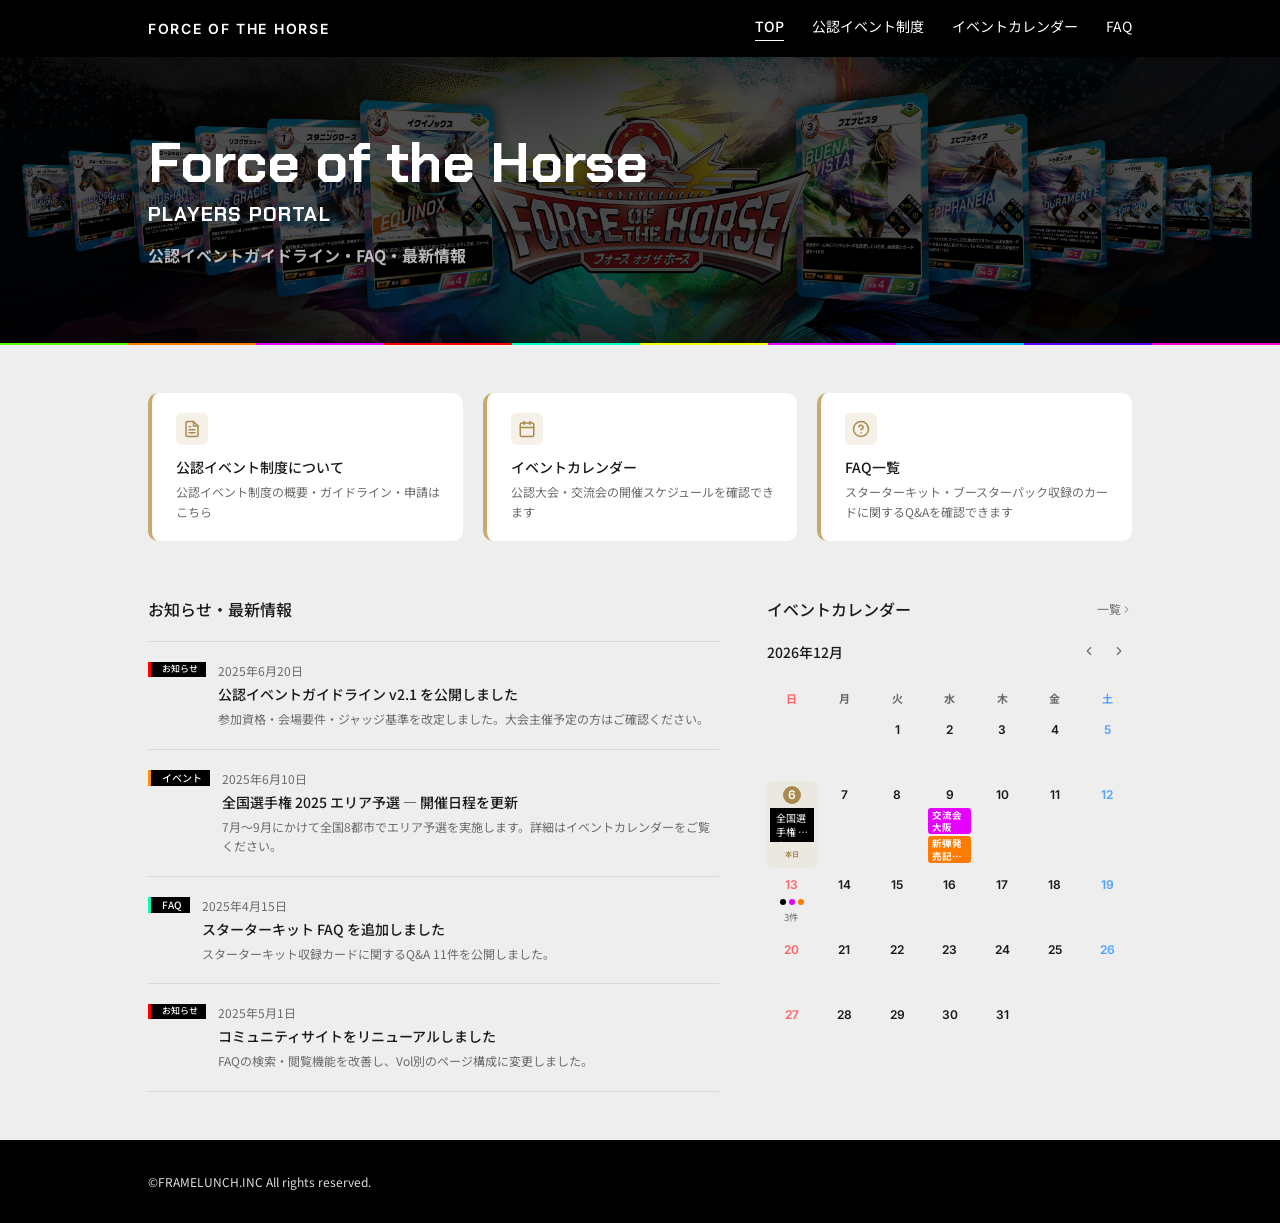
==== index.html @ 98c18dee "Update: full site refresh with new pages and assets" ====
<!DOCTYPE html>
<html lang="ja">
<head>
  <meta charset="UTF-8" />
  <meta name="viewport" content="width=device-width, initial-scale=1.0" />
  <title>Community site for card game</title>
  <meta name="description" content="Provides official tournament guidelines, FAQs, and a Q&A platform for Force of the horse card game players to access and share community information." />
  <link rel="preconnect" href="https://fonts.googleapis.com
  <link rel="preconnect" href="https://fonts.gstatic.com" crossorigin>
  <link href="https://fonts.googleapis.com/css2?family=Chakra+Petch:wght@600;700&family=Inter:wght@600&family=Noto+Sans+JP:wght@400;500;700&display=swap" rel="stylesheet">
  <style>
    /* CSS Variables from sample design */
    :root {
      --font-size: 16px;
      --background: #f8f8f7;
      --foreground: #1a1a18;
      --card: #ffffff;
      --card-foreground: #1a1a18;
      --popover: #ffffff;
      --popover-foreground: #1a1a18;
      --primary: #000000;
      --primary-foreground: #ffffff;
      --secondary: #eee;
      --secondary-foreground: #1a1a18;
      --muted: #ebebea;
      --muted-foreground: #6b6b68;
      --accent: #5eff00;
      --accent-foreground: #1a1a18;
      --accent-dark: #a88a4f;
      --destructive: #d4183d;
      --destructive-foreground: #ffffff;
      --border: rgba(26, 26, 24, 0.1);
      --input: transparent;
      --input-background: #f3f3f5;
      --switch-background: #cbced4;
      --font-weight-medium: 500;
      --font-weight-normal: 400;
      --ring: oklch(0.708 0 0);
      --radius: 0.625rem;

      /* Tag colors */
      --tag-news: #ff0000;
      --tag-event: #ff9000;
      --tag-faq: #00ffbb;
      --tag-area: #e600ff;
      --tag-social: #ff7b00;
      --day-sun: #ff6467;
      --day-sat: #51a2ff;

      /* Sample design tokens */
      --color-black: #000000;
      --section-bg: #eee;

      /* Fonts */
      --font-jp: "Noto Sans JP", sans-serif;
      --font-display: "Chakra Petch", sans-serif;
      --font-logo: "Inter", sans-serif;
    }

    /* Base styles */
    * {
      margin: 0;
      padding: 0;
      box-sizing: border-box;
    }

    html, body {
      height: 100%;
      font-family: 'Noto Sans JP', 'Inter', sans-serif;
      background-color: var(--background);
      color: var(--foreground);
      line-height: 1.5;
    }

    /* Utility classes converted from Tailwind */
    .min-h-screen {
      min-height: 100vh;
    }

    .max-w-5xl {
      max-width: 64rem;
      margin-left: auto;
      margin-right: auto;
    }

    .px-5 {
      padding-left: 1.25rem;
      padding-right: 1.25rem;
    }

    .py-12 {
      padding-top: 3rem;
      padding-bottom: 3rem;
    }

    .py-8 {
      padding-top: 2rem;
      padding-bottom: 2rem;
    }

    .mb-1 {
      margin-bottom: 0.25rem;
    }

    .mb-2 {
      margin-bottom: 0.5rem;
    }

    .mb-3 {
      margin-bottom: 0.75rem;
    }

    .mb-4 {
      margin-bottom: 1rem;
    }

    .mb-5 {
      margin-bottom: 1.25rem;
    }

    .mb-6 {
      margin-bottom: 1.5rem;
    }

    .mb-8 {
      margin-bottom: 2rem;
    }

    .mb-10 {
      margin-bottom: 2.5rem;
    }

    .mb-12 {
      margin-bottom: 3rem;
    }

    .mb-14 {
      margin-bottom: 3.5rem;
    }

    .mt-2 {
      margin-top: 0.5rem;
    }

    .mt-3 {
      margin-top: 0.75rem;
    }

    .mt-4 {
      margin-top: 1rem;
    }

    .mt-6 {
      margin-top: 1.5rem;
    }

    .mt-8 {
      margin-top: 2rem;
    }

    .mt-12 {
      margin-top: 3rem;
    }

    .mt-16 {
      margin-top: 4rem;
    }

    .gap-1 {
      gap: 0.25rem;
    }

    .gap-1\.5 {
      gap: 0.375rem;
    }

    .gap-2 {
      gap: 0.5rem;
    }

    .gap-3 {
      gap: 0.75rem;
    }

    .gap-4 {
      gap: 1rem;
    }

    .gap-6 {
      gap: 1.5rem;
    }

    .gap-7 {
      gap: 1.75rem;
    }

    .gap-8 {
      gap: 2rem;
    }

    .gap-12 {
      gap: 3rem;
    }

    .flex {
      display: flex;
    }

    .flex-col {
      flex-direction: column;
    }

    .items-center {
      align-items: center;
    }

    .items-start {
      align-items: flex-start;
    }

    .justify-between {
      justify-content: space-between;
    }

    .justify-center {
      justify-content: center;
    }

    .text-center {
      text-align: center;
    }

    .text-left {
      text-align: left;
    }

    .grid {
      display: grid;
    }

    .grid-cols-1 {
      grid-template-columns: repeat(1, minmax(0, 1fr));
    }

    .grid-cols-2 {
      grid-template-columns: repeat(2, minmax(0, 1fr));
    }

    .grid-cols-3 {
      grid-template-columns: repeat(3, minmax(0, 1fr));
    }

    .grid-cols-4 {
      grid-template-columns: repeat(4, minmax(0, 1fr));
    }

    .grid-cols-5 {
      grid-template-columns: repeat(5, minmax(0, 1fr));
    }

    .hidden {
      display: none;
    }

    .block {
      display: block;
    }

    .inline-block {
      display: inline-block;
    }

    .inline-flex {
      display: inline-flex;
    }

    .w-full {
      width: 100%;
    }

    .h-full {
      height: 100%;
    }

    .h-14 {
      height: 3.5rem;
    }

    .h-56 {
      height: 14rem;
    }

    .h-72 {
      height: 18rem;
    }

    .h-8 {
      height: 2rem;
    }

    .h-10 {
      height: 2.5rem;
    }

    .h-6 {
      height: 1.5rem;
    }

    .w-2\.5 {
      width: 0.625rem;
    }

    .w-6 {
      width: 1.5rem;
    }

    .w-8 {
      width: 2rem;
    }

    .w-10 {
      width: 2.5rem;
    }

    .shrink-0 {
      flex-shrink: 0;
    }

    .relative {
      position: relative;
    }

    .absolute {
      position: absolute;
    }

    .fixed {
      position: fixed;
    }

    .inset-0 {
      top: 0;
      right: 0;
      bottom: 0;
      left: 0;
    }

    .sticky {
      position: sticky;
    }

   sticky\.top-0 {
      top: 0;
    }

    .z-10 {
      z-index: 10;
    }

    .z-50 {
      z-index: 50;
    }

    .rounded-lg {
      border-radius: var(--radius);
    }

    .rounded-md {
      border-radius: calc(var(--radius) - 2px);
    }

    .rounded-sm {
      border-radius: calc(var(--radius) - 4px);
    }

    .rounded-full {
      border-radius: 9999px;
    }

    .rounded-xl {
      border-radius: calc(var(--radius) + 4px);
    }

    .border {
      border: 1px solid var(--border);
    }

    .border-t {
      border-top: 1px solid var(--border);
    }

    .border-b {
      border-bottom: 1px solid var(--border);
    }

    .border-l-2 {
      border-left: 2px solid #c8a96e;
    }

    .border-l-2-border {
      border-left: 2px solid var(--border);
    }

    .bg-background {
      background-color: var(--background);
    }

    .bg-card {
      background-color: var(--card);
    }

    .bg-primary {
      background-color: var(--primary);
    }

    .bg-secondary {
      background-color: var(--secondary);
    }

    .bg-muted {
      background-color: var(--muted);
    }

    .bg-accent\/20 {
      background-color: color-mix(in srgb, var(--accent) 20%, transparent);
    }

    .bg-accent\/30 {
      background-color: color-mix(in srgb, var(--accent) 30%, transparent);
    }

    .bg-primary-foreground\/10 {
      background-color: color-mix(in srgb, var(--primary-foreground) 10%, transparent);
    }

    .bg-foreground\/20 {
      background-color: color-mix(in srgb, var(--foreground) 20%, transparent);
    }

    .text-foreground {
      color: var(--foreground);
    }

    .text-primary-foreground {
      color: var(--primary-foreground);
    }

    .text-muted-foreground {
      color: var(--muted-foreground);
    }

    .text-accent {
      color: var(--accent-foreground);
    }

    .text-red-400 {
      color: #f87171;
    }

    .text-blue-400 {
      color: #60a5fa;
    }

    .text-xs {
      font-size: 0.75rem;
    }

    .text-10px {
      font-size: 0.625rem;
      line-height: 1.2;
    }

    .text-sm {
      font-size: 0.875rem;
    }

    .text-base {
      font-size: 1rem;
    }

    .text-2xl {
      font-size: 1.5rem;
    }

    .text-4xl {
      font-size: 2.25rem;
    }

    .font-medium {
      font-weight: var(--font-weight-medium);
    }

    .font-semibold {
      font-weight: 600;
    }

    .tracking-widest {
      letter-spacing: 0.1em;
    }

    .uppercase {
      text-transform: uppercase;
    }

    .leading-snug {
      line-height: 1.375;
    }

    .leading-relaxed {
      line-height: 1.625;
    }

    .leading-tight {
      line-height: 1.25;
    }

    .object-cover {
      object-fit: cover;
    }

    .opacity-20 {
      opacity: 0.2;
    }

    .opacity-90 {
      opacity: 0.9;
    }

    .opacity-40 {
      opacity: 0.4;
    }

    .opacity-50 {
      opacity: 0.5;
    }

    .opacity-70 {
      opacity: 0.7;
    }

    .transition-colors {
      transition-property: color, background-color, border-color;
      transition-duration: 0.15s;
    }

    .transition-all {
      transition-property: all;
      transition-duration: 0.15s;
    }

    .transition-opacity {
      transition-property: opacity;
      transition-duration: 0.15s;
    }

    .hover\:bg-secondary:hover {
      background-color: var(--secondary);
    }

    .hover\:text-foreground:hover {
      color: var(--foreground);
    }

    .hover\:text-accent:hover {
      color: var(--accent-foreground);
    }

    .hover\:border-foreground\/30:hover {
      border-color: color-mix(in srgb, var(--foreground) 30%, transparent);
    }

    .hover\:shadow-sm:hover {
      box-shadow: 0 1px 2px 0 rgb(0 0 0 / 0.05);
    }

    .hover\:opacity-90:hover {
      opacity: 0.9;
    }

    .focus\:outline-none:focus {
      outline: none;
    }

    .focus\:ring-1:focus {
      box-shadow: 0 0 0 1px var(--ring);
    }

    .disabled\:opacity-40:disabled {
      opacity: 0.4;
    }

    .disabled\:cursor-not-allowed:disabled {
      cursor: not-allowed;
    }

    .cursor-pointer {
      cursor: pointer;
    }

    .cursor-not-allowed {
      cursor: not-allowed;
    }

    .space-y-1\.5 > * + * {
      margin-top: 0.375rem;
    }

    .space-y-2 > * + * {
      margin-top: 0.5rem;
    }

    .space-y-3 > * + * {
      margin-top: 0.75rem;
    }

    .space-y-4 > * + * {
      margin-top: 1rem;
    }

    .space-y-5 > * + * {
      margin-top: 1.25rem;
    }

    .space-y-12 > * + * {
      margin-top: 3rem;
    }

    .divide-y > * + * {
      border-top: 1px solid var(--border);
    }

    .divide-b > * + * {
      border-top: 1px solid var(--border);
    }

    .border-collapse {
      border-collapse: collapse;
    }

    .table {
      display: table;
    }

    .p-1 {
      padding: 0.25rem;
    }

    .p-1\.5 {
      padding: 0.375rem;
    }

    .p-2 {
      padding: 0.5rem;
    }

    .p-2\.5 {
      padding: 0.625rem;
    }

    .p-3 {
      padding: 0.75rem;
    }

    .p-4 {
      padding: 1rem;
    }

    .p-5 {
      padding: 1.25rem;
    }

    .p-6 {
      padding: 1.5rem;
    }

    .px-1 {
      padding-left: 0.25rem;
      padding-right: 0.25rem;
    }

    .px-3 {
      padding-left: 0.75rem;
      padding-right: 0.75rem;
    }

    .px-4 {
      padding-left: 1rem;
      padding-right: 1rem;
    }

    .px-5 {
      padding-left: 1.25rem;
      padding-right: 1.25rem;
    }

    .px-6 {
      padding-left: 1.5rem;
      padding-right: 1.5rem;
    }

    .py-0\.5 {
      padding-top: 0.125rem;
      padding-bottom: 0.125rem;
    }

    .py-1 {
      padding-top: 0.25rem;
      padding-bottom: 0.25rem;
    }

    .py-1\.5 {
      padding-top: 0.375rem;
      padding-bottom: 0.375rem;
    }

    .py-2 {
      padding-top: 0.5rem;
      padding-bottom: 0.5rem;
    }

    .py-2\.5 {
      padding-top: 0.625rem;
      padding-bottom: 0.625rem;
    }

    .py-3 {
      padding-top: 0.75rem;
      padding-bottom: 0.75rem;
    }

    .py-4 {
      padding-top: 1rem;
      padding-bottom: 1rem;
    }

    .py-5 {
      padding-top: 1.25rem;
      padding-bottom: 1.25rem;
    }

    .pb-2 {
      padding-bottom: 0.5rem;
    }

    .pb-3 {
      padding-bottom: 0.75rem;
    }

    .pr-4 {
      padding-right: 1rem;
    }

    .pr-8 {
      padding-right: 2rem;
    }

    .pr-10 {
      padding-right: 2.5rem;
    }

    .pl-4 {
      padding-left: 1rem;
    }

    .pl-5 {
      padding-left: 1.25rem;
    }

    .backdrop-blur-sm {
      backdrop-filter: blur(4px);
    }

    .shadow-lg {
      box-shadow: 0 10px 15px -3px rgb(0 0 0 / 0.1), 0 4px 6px -4px rgb(0 0 0 / 0.1);
    }

    .resize-none {
      resize: none;
    }

    .truncate {
      overflow: hidden;
      text-overflow: ellipsis;
      white-space: nowrap;
    }

    .break-all {
      word-break: break-all;
    }

    .underline {
      text-decoration: underline;
    }

    .underline-offset-2 {
      text-underline-offset: 2px;
    }

    /* Responsive */
    @media (min-width: 768px) {
      .md\:flex {
        display: flex;
      }

      .md\:hidden {
        display: none;
      }

      .md\:text-base {
        font-size: 1rem;
      }

      .md\:text-4xl {
        font-size: 2.25rem;
      }

      .md\:h-72 {
        height: 18rem;
      }

      .md\:pr-10 {
        padding-right: 2.5rem;
      }

      .md\:grid-cols-2 {
        grid-template-columns: repeat(2, minmax(0, 1fr));
      }

      .md\:grid-cols-3 {
        grid-template-columns: repeat(3, minmax(0, 1fr));
      }

      .md\:grid-cols-5 {
        grid-template-columns: repeat(5, minmax(0, 1fr));
      }

      .md\:col-span-2 {
        grid-column: span 2 / span 2;
      }

      .md\:col-span-3 {
        grid-column: span 3 / span 3;
      }
    }

    @media (min-width: 1024px) {
      .lg\:grid-cols-3 {
        grid-template-columns: repeat(3, minmax(0, 1fr));
      }

      .lg\:grid-cols-4 {
        grid-template-columns: repeat(4, minmax(0, 1fr));
      }

      .lg\:grid-cols-5 {
        grid-template-columns: repeat(5, minmax(0, 1fr));
      }

      .lg\:col-span-2 {
        grid-column: span 2 / span 2;
      }

      .lg\:col-span-3 {
        grid-column: span 3 / span 3;
      }

      .lg\:col-span-4 {
        grid-column: span 4 / span 4;
      }
    }

    @media (min-width: 640px) {
      .sm\:grid-cols-2 {
        grid-template-columns: repeat(2, minmax(0, 1fr));
      }

      .sm\:flex-row {
        flex-direction: row;
      }
    }

    /* Custom styles for interactive elements */
    button {
      font-family: inherit;
      cursor: pointer;
      border: none;
      background: none;
    }

    input, select, textarea {
      font-family: inherit;
    }

    .page {
      display: none;
    }

    .page.active {
      display: block;
    }

    .nav-link {
      color: var(--muted-foreground);
      font-size: 0.875rem;
      transition: color 0.15s;
      padding-bottom: 0.125rem;
      border-bottom: none;
    }

    .nav-link:hover {
      color: var(--foreground);
    }

    .nav-link.active {
      color: var(--foreground);
      border-bottom: 1px solid var(--foreground);
      font-weight: var(--font-weight-medium);
    }

    .mobile-menu {
      display: none;
    }

    @media (max-width: 767px) {
      .mobile-menu.open {
        display: block;
      }
    }

    .accordion-content {
      display: none;
    }

    .accordion-content.open {
      display: block;
    }

    .hero-image {
      position: absolute;
      inset: 0;
      width: 100%;
      height: 100%;
      object-fit: cover;
      opacity: 0.2;
    }

    /* Calendar styles (event-calendar-page.htmlと同じグリッド設計) */
    .calendar-grid {
      display: grid;
      grid-template-columns: repeat(7, 1fr);
      gap: 3px;
    }

    .calendar-day-name {
      text-align: center;
      font-size: 0.6875rem;
      font-weight: 700;
      color: var(--muted-foreground);
      padding: 6px 2px;
    }

    .calendar-day-name.sun { color: #f87171; }
    .calendar-day-name.sat { color: #60a5fa; }

    .calendar-day {
      min-height: 54px;
      text-align: center;
      font-size: 0.75rem;
      padding: 6px 2px;
      border-radius: 6px;
      display: flex;
      flex-direction: column;
      align-items: center;
      gap: 3px;
      overflow: hidden;
    }

    /* TOPページのミニカレンダーはやや詰め、フルカレンダー(未使用ページ)は広めに -- event-calendar-page.htmlと同じ比率 */
    .calendar-grid.compact .calendar-day { min-height: 62px; padding: 5px 3px; gap: 4px; }
    .calendar-grid:not(.compact) .calendar-day { min-height: 64px; font-size: 0.875rem; }

    .calendar-day.empty { background: transparent; }

    .calendar-day .day-number {
      font-family: 'Inter', sans-serif;
      font-weight: 600;
    }

    .calendar-day.sun .day-number { color: #f87171; }
    .calendar-day.sat .day-number { color: #60a5fa; }

    .event-tag {
      display: block;
      width: 100%;
      box-sizing: border-box;
      font-size: 0.625rem;
      line-height: 1.4;
      border-radius: 0.125rem;
      padding: 0.2rem 0.35rem;
      margin-bottom: 0.125rem;
      text-align: left;
      overflow: hidden;
      text-overflow: ellipsis;
      white-space: nowrap;
    }

    .event-tag.area {
      background-color: color-mix(in srgb, var(--accent) 20%, transparent);
      color: var(--foreground);
    }

    .event-tag.main {
      background-color: var(--primary);
      color: var(--primary-foreground);
    }

    .event-tag.meetup {
      background-color: var(--secondary);
      color: var(--muted-foreground);
      border: 1px solid var(--border);
    }

    /* Form styles */
    .form-input {
      width: 100%;
      font-size: 0.875rem;
      background-color: var(--input-background);
      border: 1px solid var(--border);
      border-radius: calc(var(--radius) - 2px);
      padding: 0.5rem 0.75rem;
      color: var(--foreground);
    }

    .form-input::placeholder {
      color: color-mix(in srgb, var(--muted-foreground) 40%, transparent);
    }

    .form-input:focus {
      outline: none;
      box-shadow: 0 0 0 1px var(--ring);
    }

    .form-input.error {
      border-color: #fca5a5;
    }

    .form-label {
      display: block;
      font-size: 0.75rem;
      font-weight: var(--font-weight-medium);
      color: var(--foreground);
      margin-bottom: 0.375rem;
    }

    .form-label .required {
      color: #f87171;
      margin-left: 0.25rem;
    }

    .error-message {
      margin-top: 0.25rem;
      font-size: 0.625rem;
      color: #f87171;
    }

    /* Modal styles */
    .modal-overlay {
      position: fixed;
      inset: 0;
      z-index: 50;
      display: none;
      align-items: center;
      justify-content: center;
      padding: 1rem;
    }

    .modal-overlay.open {
      display: flex;
    }

    .modal-backdrop {
      position: absolute;
      inset: 0;
      background-color: color-mix(in srgb, var(--foreground) 20%, transparent);
      backdrop-filter: blur(4px);
    }

    .modal-content {
      position: relative;
      background-color: var(--card);
      border: 1px solid var(--border);
      border-radius: calc(var(--radius) + 4px);
      box-shadow: 0 10px 15px -3px rgb(0 0 0 / 0.1), 0 4px 6px -4px rgb(0 0 0 / 0.1);
      width: 100%;
      max-width: 28rem;
      padding: 1.5rem;
    }

    /* Breadcrumb */
    .breadcrumb {
      display: flex;
      align-items: center;
      gap: 0.375rem;
      font-size: 0.75rem;
      color: var(--accent-dark);
      margin-bottom: 2rem;
    }

    .breadcrumb button {
      color: var(--accent-dark);
      transition: color 0.15s;
    }

    .breadcrumb button:hover {
      color: var(--foreground);
    }

    .breadcrumb .current {
      color: var(--foreground);
    }

    /* Tag styles */
    .tag {
      display: inline-block;
      font-size: 0.625rem;
      font-weight: var(--font-weight-medium);
      padding: 0.125rem 0.5rem;
      border-radius: 0.125rem;
    }

    .tag-announcement {
      background-color: var(--primary);
      color: var(--primary-foreground);
    }

    .tag-event {
      background-color: color-mix(in srgb, var(--accent) 20%, transparent);
      color: var(--foreground);
      border: 1px solid color-mix(in srgb, var(--accent) 40%, transparent);
    }

    .tag-faq {
      background-color: var(--secondary);
      color: var(--foreground);
      border: 1px solid var(--border);
    }

    .event-tag {
      display: block;
      width: 100%;
      box-sizing: border-box;
      font-size: 0.625rem;
      line-height: 1.4;
      border-radius: 0.125rem;
      padding: 0.2rem 0.35rem;
      margin-bottom: 0.125rem;
      text-align: left;
      overflow: hidden;
      text-overflow: ellipsis;
      white-space: nowrap;
    }

    .event-tag.area {
      background-color: color-mix(in srgb, var(--accent) 20%, transparent);
      color: var(--foreground);
      border: 1px solid color-mix(in srgb, var(--accent) 40%, transparent);
    }

    .event-tag.main {
      background-color: var(--primary);
      color: var(--primary-foreground);
    }

    .event-tag.meetup {
      background-color: var(--secondary);
      color: var(--muted-foreground);
      border: 1px solid var(--border);
    }

    /* Quick link cards */
    .quick-link-card {
      text-align: left;
      background-color: var(--card);
      border: 1px solid var(--border);
      border-radius: var(--radius);
      padding: 1.25rem;
      transition: all 0.15s;
    }

    .quick-link-card:hover {
      border-color: color-mix(in srgb, var(--foreground) 30%, transparent);
      box-shadow: 0 1px 2px 0 rgb(0 0 0 / 0.05);
    }

    .quick-link-card .icon {
      display: inline-flex;
      align-items: center;
      justify-content: center;
      width: 2rem;
      height: 2rem;
      border-radius: 0.375rem;
      background-color: var(--secondary);
      margin-bottom: 0.75rem;
      color: var(--foreground);
      transition: background-color 0.15s;
    }

    .quick-link-card:hover .icon {
      background-color: color-mix(in srgb, var(--accent) 30%, transparent);
    }

    /* FAQ cards */
    .faq-card {
      text-align: left;
      background-color: var(--card);
      border: 1px solid var(--border);
      border-radius: var(--radius);
      padding: 1.5rem;
      transition: all 0.15s;
    }

    .faq-card:hover {
      border-color: color-mix(in srgb, var(--foreground) 30%, transparent);
      box-shadow: 0 1px 2px 0 rgb(0 0 0 / 0.05);
    }

    .faq-card:hover h3 {
      color: var(--accent-foreground);
    }

    /* Section headers */
    .section-header {
      font-size: 0.875rem;
      font-weight: var(--font-weight-medium);
      color: var(--foreground);
      border-bottom: 1px solid var(--border);
      padding-bottom: 0.75rem;
      margin-bottom: 1.5rem;
    }

    /* Checkbox styling */
    input[type="checkbox"] {
      accent-color: var(--foreground);
    }

    input[type="radio"] {
      accent-color: var(--foreground);
    }

    /* ============================================================
       Sample design alignment overrides
       ============================================================ */

    /* -- Header / Navbar: black bar with white links -- */
    header.sticky {
      background-color: var(--color-black);
      border-bottom: 1px solid var(--color-black);
    }
    header.sticky .text-foreground {
      color: #ffffff;
    }
    header.sticky .hover\:text-accent:hover {
      color: #ffffff;
      opacity: 0.75;
    }
    header.sticky .nav-link {
      color: #ffffff;
      opacity: 1;
      border-bottom: 1px solid transparent;
      padding-bottom: 3px;
    }
    header.sticky .nav-link:hover {
      color: #ffffff;
      opacity: 0.75;
    }
    header.sticky .nav-link.active {
      color: #ffffff;
      border-bottom-color: #ffffff;
      opacity: 1;
    }
    header.sticky button[onclick^="toggleMobileMenu"] {
      color: #ffffff;
    }
    #mobile-menu.mobile-menu {
      background-color: var(--color-black);
      border-top: 1px solid var(--color-black);
    }
    #mobile-menu.mobile-menu .nav-link {
      color: #ffffff;
      border-bottom-color: rgba(255, 255, 255, 0.15);
    }

    /* -- Hero: display font, stacked title/subtitle/lead, gradient bar -- */
    .hero-section {
      background-color: #1a1a18;
    }
    .hero-overlay {
      position: absolute;
      inset: 0;
      background: rgba(0, 0, 0, 0.7);
    }
    .hero-section .hero-image {
      opacity: 1;
    }
    .hero-title {
      font-family: var(--font-display);
      font-weight: 700;
      font-size: 36px;
      line-height: 1;
      margin: 0;
    }
    .hero-subtitle {
      font-family: var(--font-display);
      font-weight: 700;
      font-size: 16px;
      letter-spacing: 0.06em;
      text-transform: uppercase;
      margin: 8px 0 0;
    }
    .hero-lead {
      font-weight: 700;
      font-size: 14px;
      opacity: 0.7;
      margin: 14px 0 0;
    }
    .hero-bar {
      position: absolute;
      left: 0;
      bottom: 0;
      width: 100%;
      height: 2px;
      background: linear-gradient(
        90deg,
        #5eff00 0 10%, #ff7b00 10% 20%, #e600ff 20% 30%, #ff0000 30% 40%,
        #00ffbb 40% 50%, #f6ff00 50% 60%, #e600ff 60% 70%, #00bbff 70% 80%,
        #5900ff 80% 90%, #ff00cc 90% 100%
      );
    }
    @media (min-width: 768px) {
      .hero-title { font-size: 56px; }
      .hero-subtitle { font-size: 20px; }
      .hero-lead { font-size: 16px; }
    }

    /* -- Full-bleed gray section behind quick links + content grid -- */
    .section-gray {
      background-color: var(--section-bg);
    }

    /* -- Apply CTA card: lighter warm charcoal instead of pure black -- */
    a.bg-primary.rounded-lg.p-6 {
      background-color: #4a4038;
    }

    /* -- Quick link cards: spaced grid, gold left border, square icon -- */
    .quick-links-grid {
      gap: 20px;
    }
    .quick-link-card {
      background-color: #ffffff;
      border: none;
      border-left: 4px solid #c8a96e;
      border-radius: var(--radius);
      padding: 20px 20px 20px 24px;
      box-shadow: none;
    }
    .quick-link-card:hover {
      border-color: #a88a4f;
      box-shadow: 0 6px 16px rgba(0, 0, 0, 0.08);
      transform: translateY(-2px);
    }
    .quick-link-card .icon {
      width: 32px;
      height: 32px;
      border-radius: 0.375rem;
      background-color: rgba(200, 169, 110, 0.16);
      color: #a88a4f;
    }
    .quick-link-card:hover .icon {
      background-color: rgba(200, 169, 110, 0.28);
    }

    /* -- Calendar box (TOP page): borderless, sits flush in gray section -- */
    .calendar-box {
      background-color: transparent;
      border: none;
      border-radius: 0;
      padding: 0;
    }

    /* -- Calendar weekend colors (final, uses the --day-sun/--day-sat tokens) -- */
    .calendar-day-name.sun, .calendar-day.sun .day-number { color: var(--day-sun); }
    .calendar-day-name.sat, .calendar-day.sat .day-number { color: var(--day-sat); }

    /* -- News/announcement tags: black chip, colored left border -- */
    .tag-announcement,
    .tag-event,
    .tag-faq {
      background-color: var(--color-black);
      color: #f8f8f7;
      border: none;
      border-radius: 0;
      border-left: 3px solid;
      padding: 2px 8px 2px 11px;
    }
    .tag-announcement { border-left-color: var(--tag-news); }
    .tag-event { border-left-color: var(--tag-event); }
    .tag-faq { border-left-color: var(--tag-faq); }

    /* -- Event tags (calendar day chips + event list): flat, bottom border -- */
    .event-tag {
      border-radius: 0;
      display: -webkit-box;
      white-space: normal;
      word-break: break-word;
      -webkit-line-clamp: 2;
      -webkit-box-orient: vertical;
      overflow: hidden;
      text-overflow: ellipsis;
    }
    .event-tag.area {
      background-color: #ffffff;
      color: var(--foreground);
      border: none;
      border-bottom: 2px solid var(--tag-area);
    }
    .event-tag.meetup {
      background-color: #ffffff;
      color: var(--muted-foreground);
      border: none;
      border-bottom: 2px solid var(--tag-social);
    }
    .event-tag.main {
      background-color: var(--color-black);
      color: #ffffff;
      border: none;
    }

    /* -- 2件: セルを分割してカテゴリ色+「種別 - 開催場所」 -- */
    .day-split {
      display: flex;
      flex-direction: column;
      width: 100%;
      gap: 2px;
    }
    .day-split-half {
      flex: 1;
      font-size: 9.5px;
      font-weight: 700;
      color: #fff;
      line-height: 1.3;
      padding: 1px 4px;
      border-radius: 3px;
      box-sizing: border-box;
      text-align: left;
      overflow: hidden;
      display: -webkit-box;
      white-space: normal;
      word-break: break-word;
      -webkit-line-clamp: 2;
      -webkit-box-orient: vertical;
      text-overflow: ellipsis;
    }
    .day-split-half.area { background-color: var(--tag-area); }
    .day-split-half.meetup { background-color: var(--tag-social); }
    .day-split-half.main { background-color: var(--color-black); }

    /* -- 3件以上: カテゴリ色のドット+件数のみ -- */
    .day-dots { display: flex; gap: 3px; justify-content: center; margin-top: 1px; }
    .day-dot { width: 6px; height: 6px; border-radius: 50%; display: inline-block; }
    .day-dot.area { background-color: var(--tag-area); }
    .day-dot.meetup { background-color: var(--tag-social); }
    .day-dot.main { background-color: var(--color-black); }
    .day-count { font-size: 9.5px; color: var(--muted-foreground); display: block; margin-top: 1px; }

    /* -- 日付クリックで表示するその日のイベント一覧ポップアップ -- */
    .day-popup-overlay {
      display: none;
      position: fixed;
      inset: 0;
      z-index: 300;
      background: rgba(20, 16, 12, .45);
      align-items: center;
      justify-content: center;
      padding: 20px;
    }
    .day-popup-overlay.open { display: flex; }
    .day-popup-box {
      background: var(--card);
      border-radius: 12px;
      width: 100%;
      max-width: 380px;
      max-height: 80vh;
      overflow-y: auto;
      box-shadow: 0 20px 50px rgba(0, 0, 0, .28);
    }
    .day-popup-head {
      display: flex;
      align-items: center;
      justify-content: space-between;
      padding: 16px 18px;
      border-bottom: 1px solid var(--border);
      font-weight: 700;
      font-size: 15px;
      position: sticky;
      top: 0;
      background: var(--card);
    }
    .day-popup-close {
      border: none;
      background: none;
      font-size: 20px;
      line-height: 1;
      cursor: pointer;
      color: var(--muted-foreground);
    }
    .day-popup-list {
      padding: 10px 14px 16px;
      display: flex;
      flex-direction: column;
      gap: 10px;
    }
    .day-popup-card {
      display: flex;
      flex-direction: column;
      align-items: flex-start;
      gap: 4px;
      width: 100%;
      text-align: left;
      background: var(--muted);
      border: 1px solid var(--border);
      border-radius: 8px;
      padding: 12px 14px;
      font-family: inherit;
    }
    .event-tag-pill {
      display: inline-block;
      font-size: 11px;
      font-weight: 700;
      padding: 3px 9px;
      border-radius: 2px;
      margin-bottom: 2px;
      background-color: #ffffff;
      color: var(--foreground);
      border: none;
    }
    .event-tag-pill.area { border-bottom: 2px solid var(--tag-area); }
    .event-tag-pill.meetup { border-bottom: 2px solid var(--tag-social); }
    .event-tag-pill.main { border-bottom: 2px solid var(--color-black); }
    .dp-title { font-size: 14.5px; font-weight: 700; color: var(--foreground); }
    .dp-row { font-size: 12.5px; color: var(--muted-foreground); }


    /* -- 「◯月のイベント」アコーディオン一覧 -- */
    .event-acc-item + .event-acc-item { border-top: 1px solid var(--border); }
    .event-acc-head {
      width: 100%;
      display: flex;
      align-items: center;
      justify-content: space-between;
      gap: 10px;
      padding: 12px 2px;
      background: none;
      border: none;
      cursor: pointer;
      text-align: left;
      font-family: inherit;
    }
    .event-acc-head .eah-left { display: flex; align-items: center; gap: 8px; flex-wrap: wrap; }
    .event-acc-head .eah-date { font-size: 11.5px; color: var(--muted-foreground); }
    .event-acc-head .eah-title { font-size: 13.5px; font-weight: 500; color: var(--foreground); }
    .event-acc-head svg { flex-shrink: 0; color: var(--muted-foreground); transition: transform .15s ease; }
    .event-acc-item.open .event-acc-head svg { transform: rotate(180deg); }
    .event-detail-list {
      display: none;
      grid-template-columns: 78px 1fr;
      row-gap: 7px;
      column-gap: 10px;
      padding: 0 2px 16px;
      font-size: 12.5px;
    }
    .event-acc-item.open .event-detail-list { display: grid; }
    .event-detail-list dt { color: var(--muted-foreground); font-weight: 600; }
    .event-detail-list dd { color: var(--foreground); }
    .no-events { font-size: 13px; color: var(--muted-foreground); padding: 10px 2px; }

    /* -- 今日の日付: 今日であることが一目でわかるよう塗りつぶし円+ラベルで強調 -- */
    /* event-calendar-page.html（styles.css）と同じ薄い金色の背景+金色の丸に統一 */
    .calendar-day.is-today {
      background-color: rgba(200, 169, 110, .1);
      border-radius: 6px;
    }
    .day-num-today {
      display: inline-flex;
      align-items: center;
      justify-content: center;
      width: 18px;
      height: 18px;
      background-color: var(--accent-dark);
      color: #ffffff !important;
      border-radius: 50%;
      font-weight: 700;
    }
    .today-label {
      display: block;
      font-size: 7px;
      font-weight: 700;
      color: var(--accent-dark);
      margin-top: 1px;
    }

    /* -- Footer: black bar -- */
    footer.border-t {
      background-color: var(--color-black);
      border-top: 1px solid var(--color-black);
    }
    footer.border-t .text-muted-foreground {
      color: #dddddd;
    }
    /* -- Remove underline from all anchor tags -- */
    a {
      text-decoration: none;
    }

    /* -- Calendar day: クリックでその日のイベント一覧ポップアップを表示 -- */
    .calendar-day.has-events {
      cursor: pointer;
      transition: background-color .15s ease;
    }
    .calendar-day.has-events:hover {
      background-color: var(--secondary, rgba(0,0,0,.035));
    }


  </style>
</head>
<body>
  <div class="min-h-screen bg-background text-foreground">
    <!-- Navigation -->
    <header class="sticky top-0 z-50 bg-background border-b">
      <div class="max-w-5xl mx-auto px-5 h-14 flex items-center justify-between">
        <a href="index.html" class="font-semibold text-sm tracking-widest uppercase text-foreground hover:text-accent transition-colors" style="font-family: 'Inter', 'Noto Sans JP', sans-serif; letter-spacing: 0.12em;">
          Force of the Horse
        </a>

        <nav class="hidden md:flex items-center gap-7">
          <a href="index.html" class="nav-link active" data-page="top">TOP</a>
          <a href="certified-event-system.html" class="nav-link" data-page="about">公認イベント制度</a>
          <a href="event-calendar-page.html" class="nav-link" data-page="calendar">イベントカレンダー</a>
          <a href="faq.html" class="nav-link" data-page="faq-index">FAQ</a>
        </nav>

        <button class="md:hidden p-1" onclick="toggleMobileMenu()">
          <svg id="menu-icon" width="20" height="20" viewBox="0 0 24 24" fill="none" stroke="currentColor" stroke-width="2" stroke-linecap="round" stroke-linejoin="round">
            <line x1="3" y1="12" x2="21" y2="12"></line>
            <line x1="3" y1="6" x2="21" y2="6"></line>
            <line x1="3" y1="18" x2="21" y2="18"></line>
          </svg>
          <svg id="close-icon" class="hidden" width="20" height="20" viewBox="0 0 24 24" fill="none" stroke="currentColor" stroke-width="2" stroke-linecap="round" stroke-linejoin="round">
            <line x1="18" y1="6" x2="6" y2="18"></line>
            <line x1="6" y1="6" x2="18" y2="18"></line>
          </svg>
        </button>
      </div>

      <div id="mobile-menu" class="mobile-menu md:hidden bg-background border-t">
        <a href="index.html" onclick="closeMobileMenu();" class="block w-full text-left px-5 py-3 text-sm border-b nav-link active">TOP</a>
        <a href="certified-event-system.html" onclick="closeMobileMenu();" class="block w-full text-left px-5 py-3 text-sm border-b nav-link">公認イベント制度</a>
        <a href="event-calendar-page.html" onclick="closeMobileMenu();" class="block w-full text-left px-5 py-3 text-sm border-b nav-link">イベントカレンダー</a>
        <a href="faq.html" onclick="closeMobileMenu();" class="block w-full text-left px-5 py-3 text-sm border-b nav-link">FAQ</a>
      </div>
    </header>

    <!-- Main Content -->
    <main>
      <!-- TOP Page -->
      <div id="page-top" class="page active">
        <!-- Hero -->
        <div class="hero-section relative h-56 md:h-72 bg-primary overflow-hidden">
          <img src="images/hero.jpg" alt="Force of the Horse — カードゲームコミュニティ" class="hero-image" />
          <div class="hero-overlay"></div>
          <div class="relative z-10 max-w-5xl mx-auto px-5 h-full flex flex-col justify-center">
            <h1 class="hero-title text-primary-foreground">
              Force of the Horse
            </h1>
            <p class="hero-subtitle text-primary-foreground">Players Portal</p>
            <p class="hero-lead text-primary-foreground">
              公認イベントガイドライン・FAQ・最新情報
            </p>
          </div>
          <div class="hero-bar" aria-hidden="true"></div>
        </div>

        <div class="section-gray">
        <div class="max-w-5xl mx-auto px-5 py-12">
          <!-- Quick links -->
          <div class="grid grid-cols-1 md:grid-cols-3 gap-4 mb-14 quick-links-grid">
            <a href="certified-event-system.html" class="quick-link-card">
              <span class="icon">
                <svg width="18" height="18" viewBox="0 0 24 24" fill="none" stroke="currentColor" stroke-width="2" stroke-linecap="round" stroke-linejoin="round">
                  <path d="M14 2H6a2 2 0 0 0-2 2v16a2 2 0 0 0 2 2h12a2 2 0 0 0 2-2V8z"></path>
                  <polyline points="14 2 14 8 20 8"></polyline>
                  <line x1="16" y1="13" x2="8" y2="13"></line>
                  <line x1="16" y1="17" x2="8" y2="17"></line>
                  <polyline points="10 9 9 9 8 9"></polyline>
                </svg>
              </span>
              <h3 class="text-sm font-medium text-foreground mb-1">公認イベント制度について</h3>
              <p class="text-xs text-muted-foreground leading-relaxed">公認イベント制度の概要・ガイドライン・申請はこちら</p>
            </a>

            <a href="event-calendar-page.html" class="quick-link-card">
              <span class="icon">
                <svg width="18" height="18" viewBox="0 0 24 24" fill="none" stroke="currentColor" stroke-width="2" stroke-linecap="round" stroke-linejoin="round">
                  <rect x="3" y="4" width="18" height="18" rx="2" ry="2"></rect>
                  <line x1="16" y1="2" x2="16" y2="6"></line>
                  <line x1="8" y1="2" x2="8" y2="6"></line>
                  <line x1="3" y1="10" x2="21" y2="10"></line>
                </svg>
              </span>
              <h3 class="text-sm font-medium text-foreground mb-1">イベントカレンダー</h3>
              <p class="text-xs text-muted-foreground leading-relaxed">公認大会・交流会の開催スケジュールを確認できます</p>
            </a>

            <a href="faq.html" class="quick-link-card">
              <span class="icon">
                <svg width="18" height="18" viewBox="0 0 24 24" fill="none" stroke="currentColor" stroke-width="2" stroke-linecap="round" stroke-linejoin="round">
                  <circle cx="12" cy="12" r="10"></circle>
                  <path d="M9.09 9a3 3 0 0 1 5.83 1c0 2-3 3-3 3"></path>
                  <line x1="12" y1="17" x2="12.01" y2="17"></line>
                </svg>
              </span>
              <h3 class="text-sm font-medium text-foreground mb-1">FAQ一覧</h3>
              <p class="text-xs text-muted-foreground leading-relaxed">スターターキット・ブースターパック収録のカードに関するQ&Aを確認できます</p>
            </a>
          </div>

          <!-- Main content grid -->
          <div class="grid grid-cols-1 lg:grid-cols-5 gap-12">
            <!-- Announcements -->
            <section class="lg:col-span-3">
              <h2 class="text-base font-medium mb-5">お知らせ・最新情報</h2>
              <div class="border-t" id="announcement-list">
                <div class="py-5 border-b">
                  <div class="flex items-start gap-3">
                    <span class="mt-0.5 shrink-0 inline-block text-10px font-medium px-3 py-0.5 rounded-sm tag-announcement" style="font-size: 0.5625rem;">お知らせ</span>
                    <div>
                      <p class="text-xs text-muted-foreground mb-1">2025年6月20日</p>
                      <h3 class="text-sm font-medium text-foreground mb-1">公認イベントガイドライン v2.1 を公開しました</h3>
                      <p class="text-xs text-muted-foreground leading-relaxed">参加資格・会場要件・ジャッジ基準を改定しました。大会主催予定の方はご確認ください。</p>
                    </div>
                  </div>
                </div>
                <div class="py-5 border-b">
                  <div class="flex items-start gap-3">
                    <span class="mt-0.5 shrink-0 inline-block text-10px font-medium px-2 py-0.5 rounded-sm tag-event">イベント</span>
                    <div>
                      <p class="text-xs text-muted-foreground mb-1">2025年6月10日</p>
                      <h3 class="text-sm font-medium text-foreground mb-1">全国選手権 2025 エリア予選 — 開催日程を更新</h3>
                      <p class="text-xs text-muted-foreground leading-relaxed">7月〜9月にかけて全国8都市でエリア予選を実施します。詳細はイベントカレンダーをご覧ください。</p>
                    </div>
                  </div>
                </div>
                <div class="py-5 border-b">
                  <div class="flex items-start gap-3">
                    <span class="mt-0.5 shrink-0 inline-block text-10px font-medium px-2 py-0.5 rounded-sm tag-faq">FAQ</span>
                    <div>
                      <p class="text-xs text-muted-foreground mb-1">2025年4月15日</p>
                      <h3 class="text-sm font-medium text-foreground mb-1">スターターキット FAQ を追加しました</h3>
                      <p class="text-xs text-muted-foreground leading-relaxed">スターターキット収録カードに関するQ&A 11件を公開しました。</p>
                    </div>
                  </div>
                </div>
                <div class="py-5 border-b">
                  <div class="flex items-start gap-3">
                    <span class="mt-0.5 shrink-0 inline-block text-10px font-medium px-3 py-0.5 rounded-sm tag-announcement" style="font-size: 0.5625rem;">お知らせ</span>
                    <div>
                      <p class="text-xs text-muted-foreground mb-1">2025年5月1日</p>
                      <h3 class="text-sm font-medium text-foreground mb-1">コミュニティサイトをリニューアルしました</h3>
                      <p class="text-xs text-muted-foreground leading-relaxed">FAQの検索・閲覧機能を改善し、Vol別のページ構成に変更しました。</p>
                    </div>
                  </div>
                </div>
              </div>
            </section>

            <!-- Event calendar -->
            <section class="lg:col-span-2">
              <div class="flex items-center justify-between mb-1">
                <h2 class="text-base font-medium">イベントカレンダー</h2>
                <a href="event-calendar-page.html" class="text-xs text-muted-foreground hover:text-foreground transition-colors flex items-center gap-0.5">
                  一覧
                  <svg width="11" height="11" viewBox="0 0 24 24" fill="none" stroke="currentColor" stroke-width="2" stroke-linecap="round" stroke-linejoin="round">
                    <polyline points="9 18 15 12 9 6"></polyline>
                  </svg>
                </a>
              </div>

              <div class="bg-card border rounded-lg p-4 mt-4 calendar-box">
                <div class="flex items-center justify-between mb-4">
                  <h3 class="text-sm font-medium text-foreground" id="mini-calendar-title">2025年7月</h3>
                  <div class="flex items-center gap-1">
                    <button onclick="prevMiniMonth()" class="p-1.5 rounded hover:bg-secondary transition-colors text-muted-foreground hover:text-foreground">
                      <svg width="14" height="14" viewBox="0 0 24 24" fill="none" stroke="currentColor" stroke-width="2" stroke-linecap="round" stroke-linejoin="round">
                        <polyline points="15 18 9 12 15 6"></polyline>
                      </svg>
                    </button>
                    <button onclick="nextMiniMonth()" class="p-1.5 rounded hover:bg-secondary transition-colors text-muted-foreground hover:text-foreground">
                      <svg width="14" height="14" viewBox="0 0 24 24" fill="none" stroke="currentColor" stroke-width="2" stroke-linecap="round" stroke-linejoin="round">
                        <polyline points="9 18 15 12 9 6"></polyline>
                      </svg>
                    </button>
                  </div>
                </div>
                <div id="mini-calendar"></div>
              </div>
            </section>
          </div>
        </div>
        </div>
      </div>

      <!-- About Page -->
      <div id="page-about" class="page">
        <div class="max-w-5xl mx-auto px-5 py-12">
          <div class="breadcrumb">
            <button onclick="navigateTo('top')">TOP</button>
            <svg width="12" height="12" viewBox="0 0 24 24" fill="none" stroke="currentColor" stroke-width="2" stroke-linecap="round" stroke-linejoin="round">
              <polyline points="9 18 15 12 9 6"></polyline>
            </svg>
            <span class="current">公認イベント制度について</span>
          </div>

          <header class="mb-10">
            <p class="text-xs tracking-widest uppercase mb-2" style="color: var(--accent-dark);">About</p>
            <h1 class="text-2xl font-semibold text-foreground mb-2">公認イベント制度について</h1>
          </header>

          <div class="max-w-2xl space-y-5 text-sm text-foreground leading-relaxed mb-12">
            <p>
              Force of the Horseでは、プレイヤーの皆さまによる自主的なイベント開催やコミュニティ活動を支援するため、「公認イベント制度」を設けています。
            </p>
            <p>
              本制度は、対戦大会だけでなく、交流会や初心者体験会、オンラインイベントなど、さまざまな形でForce of the Horseを楽しむ場を広げていくことを目的としています。
            </p>
            <div class="border-l-2 border-accent pl-5 py-1 space-y-2 text-muted-foreground">
              <p>「もっと多くの人に遊んでもらいたい」</p>
              <p>「競馬の話をしながら交流したい」</p>
              <p>「地域やオンラインでコミュニティを盛り上げたい」</p>
            </div>
            <p>
              そんな想いを持つプレイヤーの皆さまを、運営が公認イベントという形でサポートします。
            </p>
            <p>
              公認イベントとして認定されたイベントは、公式サイトや公式SNSでの紹介をはじめ、各種プロモーション支援を受けることができます。
            </p>
            <p>
              開催形式や規模は問いません。<br />
              競技大会からカジュアルな交流会まで、Force of the Horseを楽しむ場を一緒に作っていきましょう。
            </p>
            <p class="text-muted-foreground">
              公認イベントの開催をご希望の方は、ガイドラインをご確認のうえ、申請フォームよりお申し込みください。
            </p>
          </div>

          <div class="grid grid-cols-1 sm:grid-cols-2 gap-4 max-w-2xl">
            <a href="guideline.html" class="quick-link-card">
              <span class="icon">
                <svg width="16" height="16" viewBox="0 0 24 24" fill="none" stroke="currentColor" stroke-width="2" stroke-linecap="round" stroke-linejoin="round">
                  <path d="M14 2H6a2 2 0 0 0-2 2v16a2 2 0 0 0 2 2h12a2 2 0 0 0 2-2V8z"></path>
                  <polyline points="14 2 14 8 20 8"></polyline>
                  <line x1="16" y1="13" x2="8" y2="13"></line>
                  <line x1="16" y1="17" x2="8" y2="17"></line>
                  <polyline points="10 9 9 9 8 9"></polyline>
                </svg>
              </span>
              <h3 class="text-sm font-medium text-foreground mb-1 hover:text-accent transition-colors">公認イベントガイドライン</h3>
              <p class="text-xs text-muted-foreground leading-relaxed">大会開催に必要な規定・ルール・ジャッジ制度などの詳細はこちら</p>
              <div class="mt-4 flex items-center gap-1 text-xs text-muted-foreground hover:text-foreground transition-colors">
                <span>詳細を見る</span>
                <svg width="12" height="12" viewBox="0 0 24 24" fill="none" stroke="currentColor" stroke-width="2" stroke-linecap="round" stroke-linejoin="round">
                  <polyline points="9 18 15 12 9 6"></polyline>
                </svg>
              </div>
            </a>

            <a href="apply.html" class="text-left bg-primary text-primary-foreground rounded-lg p-6 hover:opacity-90 transition-all">
              <span class="inline-flex items-center justify-center w-8 h-8 rounded-md bg-primary-foreground/10 mb-4 transition-colors">
                <svg width="16" height="16" viewBox="0 0 24 24" fill="none" stroke="currentColor" stroke-width="2" stroke-linecap="round" stroke-linejoin="round" class="text-primary-foreground">
                  <rect x="3" y="4" width="18" height="18" rx="2" ry="2"></rect>
                  <line x1="16" y1="2" x2="16" y2="6"></line>
                  <line x1="8" y1="2" x2="8" y2="6"></line>
                  <line x1="3" y1="10" x2="21" y2="10"></line>
                </svg>
              </span>
              <h3 class="text-sm font-medium mb-1">公認イベントの開催申請はこちら</h3>
              <p class="text-xs text-primary-foreground/70 leading-relaxed">申請フォームからイベント情報を入力してお申し込みください</p>
              <div class="mt-4 flex items-center gap-1 text-xs text-primary-foreground/70 hover:text-primary-foreground transition-colors">
                <span>申請フォームへ</span>
                <svg width="12" height="12" viewBox="0 0 24 24" fill="none" stroke="currentColor" stroke-width="2" stroke-linecap="round" stroke-linejoin="round">
                  <polyline points="9 18 15 12 9 6"></polyline>
                </svg>
              </div>
            </a>
          </div>
        </div>
      </div>

      <!-- Calendar Page -->
      <div id="page-calendar" class="page">
        <div class="max-w-5xl mx-auto px-5 py-12">
          <div class="breadcrumb">
            <button onclick="navigateTo('top')">TOP</button>
            <svg width="12" height="12" viewBox="0 0 24 24" fill="none" stroke="currentColor" stroke-width="2" stroke-linecap="round" stroke-linejoin="round">
              <polyline points="9 18 15 12 9 6"></polyline>
            </svg>
            <span class="current">イベントカレンダー</span>
          </div>

          <header class="mb-10">
            <p class="text-xs text-muted-foreground tracking-widest uppercase mb-2">Event Calendar</p>
            <h1 class="text-2xl font-semibold text-foreground mb-2">公認大会イベントカレンダー</h1>
            <p class="text-sm text-muted-foreground">公認大会・交流会の開催スケジュールです。</p>
          </header>

          <div class="flex items-center gap-4 mb-8 flex-wrap">
            <span class="flex items-center gap-1.5 text-xs text-muted-foreground">
              <span class="inline-block w-2.5 h-2.5 rounded-sm event-tag area"></span>
              エリア予選
            </span>
            <span class="flex items-center gap-1.5 text-xs text-muted-foreground">
              <span class="inline-block w-2.5 h-2.5 rounded-sm event-tag main"></span>
              本戦
            </span>
            <span class="flex items-center gap-1.5 text-xs text-muted-foreground">
              <span class="inline-block w-2.5 h-2.5 rounded-sm event-tag meetup"></span>
              交流会
            </span>
          </div>

          <div class="grid grid-cols-1 lg:grid-cols-4 gap-8">
            <div class="lg:col-span-2">
              <div class="bg-card border rounded-lg p-6">
                <div class="flex items-center justify-between mb-4">
                  <h3 class="text-sm font-medium text-foreground" id="full-calendar-title">2025年7月</h3>
                  <div class="flex items-center gap-1">
                    <button onclick="prevFullMonth()" class="p-1.5 rounded hover:bg-secondary transition-colors text-muted-foreground hover:text-foreground">
                      <svg width="14" height="14" viewBox="0 0 24 24" fill="none" stroke="currentColor" stroke-width="2" stroke-linecap="round" stroke-linejoin="round">
                        <polyline points="15 18 9 12 15 6"></polyline>
                      </svg>
                    </button>
                    <button onclick="nextFullMonth()" class="p-1.5 rounded hover:bg-secondary transition-colors text-muted-foreground hover:text-foreground">
                      <svg width="14" height="14" viewBox="0 0 24 24" fill="none" stroke="currentColor" stroke-width="2" stroke-linecap="round" stroke-linejoin="round">
                        <polyline points="9 18 15 12 9 6"></polyline>
                      </svg>
                    </button>
                  </div>
                </div>
                <div id="full-calendar"></div>
              </div>
            </div>

            <div>
              <h2 class="text-sm font-medium text-foreground mb-4" id="full-month-title">2025年7月のイベント</h2>
              <div id="full-month-events" class="border-t divide-y"></div>
            </div>

            <div>
              <h2 class="text-sm font-medium text-muted-foreground mb-4" id="full-next-month-title">来月のイベント</h2>
              <div id="full-next-month-events" class="border-t divide-y"></div>
            </div>

            <div class="lg:col-span-4">
              <h2 class="text-sm font-medium text-foreground mb-4">今後の全イベント</h2>
              <div id="all-events" class="border-t divide-y"></div>
            </div>
          </div>
        </div>
      </div>

      <!-- FAQ Index Page -->
      <div id="page-faq-index" class="page">
        <div class="max-w-5xl mx-auto px-5 py-12">
          <div class="breadcrumb">
            <button onclick="navigateTo('top')">TOP</button>
            <svg width="12" height="12" viewBox="0 0 24 24" fill="none" stroke="currentColor" stroke-width="2" stroke-linecap="round" stroke-linejoin="round">
              <polyline points="9 18 15 12 9 6"></polyline>
            </svg>
            <span class="current">FAQ一覧</span>
          </div>

          <header class="mb-10">
            <p class="text-xs text-muted-foreground tracking-widest uppercase mb-2">FAQ</p>
            <h1 class="text-2xl font-semibold text-foreground mb-3">よくある質問（FAQ）</h1>
            <p class="text-sm text-muted-foreground">
              スターターキット・Vol.01〜04に収録されたカードに関するQ&Aをまとめています。<br />
              弾を選択してQ&Aをご確認ください。
            </p>
          </header>

          <div class="grid grid-cols-1 sm:grid-cols-2 lg:grid-cols-3 gap-4">
            <a href="faq-starter.html" class="faq-card">
              <p class="text-xs text-muted-foreground tracking-widest uppercase mb-2">STARTER</p>
              <h3 class="text-base font-medium text-foreground mb-1">スターターキット</h3>
              <p class="text-xs text-muted-foreground">11件のQ&A</p>
              <div class="mt-4 flex items-center gap-1 text-xs text-muted-foreground hover:text-foreground transition-colors">
                <span>詳細を見る</span>
                <svg width="12" height="12" viewBox="0 0 24 24" fill="none" stroke="currentColor" stroke-width="2" stroke-linecap="round" stroke-linejoin="round">
                  <polyline points="9 18 15 12 9 6"></polyline>
                </svg>
              </div>
            </a>

            <a href="faq-vol1.html" class="faq-card">
              <p class="text-xs text-muted-foreground tracking-widest uppercase mb-2">Vol.01</p>
              <h3 class="text-base font-medium text-foreground mb-1">競馬、新章</h3>
              <p class="text-xs text-muted-foreground">1件のQ&A</p>
              <div class="mt-4 flex items-center gap-1 text-xs text-muted-foreground hover:text-foreground transition-colors">
                <span>詳細を見る</span>
                <svg width="12" height="12" viewBox="0 0 24 24" fill="none" stroke="currentColor" stroke-width="2" stroke-linecap="round" stroke-linejoin="round">
                  <polyline points="9 18 15 12 9 6"></polyline>
                </svg>
              </div>
            </a>

            <a href="faq-vol2.html" class="faq-card">
              <p class="text-xs text-muted-foreground tracking-widest uppercase mb-2">Vol.02</p>
              <h3 class="text-base font-medium text-foreground mb-1">英雄VS豪傑</h3>
              <p class="text-xs text-muted-foreground">0件のQ&A</p>
              <div class="mt-4 flex items-center gap-1 text-xs text-muted-foreground hover:text-foreground transition-colors">
                <span>詳細を見る</span>
                <svg width="12" height="12" viewBox="0 0 24 24" fill="none" stroke="currentColor" stroke-width="2" stroke-linecap="round" stroke-linejoin="round">
                  <polyline points="9 18 15 12 9 6"></polyline>
                </svg>
              </div>
            </a>

            <a href="faq-vol3.html" class="faq-card">
              <p class="text-xs text-muted-foreground tracking-widest uppercase mb-2">Vol.03</p>
              <h3 class="text-base font-medium text-foreground mb-1">砂の王 降臨</h3>
              <p class="text-xs text-muted-foreground">0件のQ&A</p>
              <div class="mt-4 flex items-center gap-1 text-xs text-muted-foreground hover:text-foreground transition-colors">
                <span>詳細を見る</span>
                <svg width="12" height="12" viewBox="0 0 24 24" fill="none" stroke="currentColor" stroke-width="2" stroke-linecap="round" stroke-linejoin="round">
                  <polyline points="9 18 15 12 9 6"></polyline>
                </svg>
              </div>
            </a>

            <a href="faq-vol4.html" class="faq-card">
              <p class="text-xs text-muted-foreground tracking-widest uppercase mb-2">Vol.04</p>
              <h3 class="text-base font-medium text-foreground mb-1">GO FASTER</h3>
              <p class="text-xs text-muted-foreground">0件のQ&A</p>
              <div class="mt-4 flex items-center gap-1 text-xs text-muted-foreground hover:text-foreground transition-colors">
                <span>詳細を見る</span>
                <svg width="12" height="12" viewBox="0 0 24 24" fill="none" stroke="currentColor" stroke-width="2" stroke-linecap="round" stroke-linejoin="round">
                  <polyline points="9 18 15 12 9 6"></polyline>
                </svg>
              </div>
            </a>
          </div>

          <div class="mt-12 border-t pt-8">
            <h2 class="text-sm font-medium text-foreground mb-4">質問を投稿する</h2>
            <div id="question-form-index"></div>
          </div>
        </div>
      </div>

      <!-- FAQ Vol Page -->
      <div id="page-faq-vol" class="page">
        <div class="max-w-5xl mx-auto px-5 py-12">
          <div class="breadcrumb">
            <button onclick="navigateTo('top')">TOP</button>
            <svg width="12" height="12" viewBox="0 0 24 24" fill="none" stroke="currentColor" stroke-width="2" stroke-linecap="round" stroke-linejoin="round">
              <polyline points="9 18 15 12 9 6"></polyline>
            </svg>
            <button onclick="navigateTo('faq-index')">FAQ一覧</button>
            <svg width="12" height="12" viewBox="0 0 24 24" fill="none" stroke="currentColor" stroke-width="2" stroke-linecap="round" stroke-linejoin="round">
              <polyline points="9 18 15 12 9 6"></polyline>
            </svg>
            <span class="current" id="faq-vol-breadcrumb">Vol.1 創世の蹄</span>
          </div>

          <header class="mb-10">
            <p class="text-xs text-muted-foreground tracking-widest uppercase mb-2">FAQ / <span id="faq-vol-subtitle">Vol.1</span></p>
            <h1 class="text-2xl font-semibold text-foreground mb-1" id="faq-vol-title">Vol.1「創世の蹄」</h1>
            <p class="text-sm text-muted-foreground" id="faq-vol-count">4件のQ&A</p>
          </header>

          <div class="flex gap-2 flex-wrap mb-8" id="faq-vol-tabs"></div>

          <div class="border-t divide-y" id="faq-vol-content"></div>

          <div class="mt-12 border-t pt-8">
            <h2 class="text-sm font-medium text-foreground mb-4">このVolについて質問する</h2>
            <div id="question-form-vol"></div>
          </div>
        </div>
      </div>

      <!-- Guidelines Page -->
      <div id="page-guidelines" class="page">
        <div class="max-w-5xl mx-auto px-5 py-12">
          <div class="breadcrumb">
            <button onclick="navigateTo('top')">TOP</button>
            <svg width="12" height="12" viewBox="0 0 24 24" fill="none" stroke="currentColor" stroke-width="2" stroke-linecap="round" stroke-linejoin="round">
              <polyline points="9 18 15 12 9 6"></polyline>
            </svg>
            <button onclick="navigateTo('about')">公認イベント制度について</button>
            <svg width="12" height="12" viewBox="0 0 24 24" fill="none" stroke="currentColor" stroke-width="2" stroke-linecap="round" stroke-linejoin="round">
              <polyline points="9 18 15 12 9 6"></polyline>
            </svg>
            <span class="current">公認イベントガイドライン</span>
          </div>

          <header class="mb-10">
            <p class="text-xs text-muted-foreground tracking-widest uppercase mb-2">Guidelines</p>
            <h1 class="text-2xl font-semibold text-foreground mb-3">公認イベントガイドライン</h1>
            <p class="text-sm text-muted-foreground">
              最終更新：2025年6月20日（v2.1）<br />
              Force of the Horse 公認イベントの開催にあたり、主催者・参加者が共有するルールと制度の概要を定めています。
            </p>
          </header>

          <div class="border-t divide-y" id="guidelines-content"></div>

          <div class="mt-10 flex flex-col sm:flex-row gap-4">
            <button onclick="navigateTo('apply')" class="inline-flex items-center gap-2 bg-primary text-primary-foreground text-sm px-5 py-3 rounded-md hover:opacity-90 transition-opacity font-medium">
              公認イベントの開催申請はこちら
              <svg width="15" height="15" viewBox="0 0 24 24" fill="none" stroke="currentColor" stroke-width="2" stroke-linecap="round" stroke-linejoin="round">
                <polyline points="9 18 15 12 9 6"></polyline>
              </svg>
            </button>
          </div>

          <div class="mt-6 p-5 bg-secondary rounded-lg border">
            <p class="text-xs text-muted-foreground">
              ご不明な点があれば、公式Discordの
              <span class="font-medium text-foreground">#judge-support</span>
              チャンネル、またはメール（judge@foh-official.example）までお問い合わせください。
            </p>
          </div>
        </div>
      </div>

      <!-- Apply Page -->
      <div id="page-apply" class="page">
        <div class="max-w-5xl mx-auto px-5 py-12">
          <div class="breadcrumb">
            <button onclick="navigateTo('top')">TOP</button>
            <svg width="12" height="12" viewBox="0 0 24 24" fill="none" stroke="currentColor" stroke-width="2" stroke-linecap="round" stroke-linejoin="round">
              <polyline points="9 18 15 12 9 6"></polyline>
            </svg>
            <button onclick="navigateTo('about')">公認イベント制度について</button>
            <svg width="12" height="12" viewBox="0 0 24 24" fill="none" stroke="currentColor" stroke-width="2" stroke-linecap="round" stroke-linejoin="round">
              <polyline points="9 18 15 12 9 6"></polyline>
            </svg>
            <span class="current">開催申請</span>
          </div>

          <header class="mb-10">
            <p class="text-xs text-muted-foreground tracking-widest uppercase mb-2">Apply</p>
            <h1 class="text-2xl font-semibold text-foreground mb-2">Force of the Horse 公認イベント申請</h1>
            <p class="text-sm text-muted-foreground">
              Force of the Horseの公認イベント・交流会・大会の開催申請フォームです。<br />
              必要事項をご入力の上、申請してください。
            </p>
          </header>

          <form id="apply-form" class="max-w-2xl space-y-12">
            <!-- Section 1 -->
            <section>
              <h2 class="section-header">1. 主催者情報</h2>
              <div class="space-y-5">
                <div>
                  <label class="form-label">主催者名（ハンドルネーム可）<span class="required">*</span></label>
                  <input type="text" name="organizerName" placeholder="例：田中太郎 / FoHマスター" class="form-input" required />
                  <p class="error-message" id="error-organizerName"></p>
                </div>
                <div>
                  <label class="form-label">メールアドレス<span class="required">*</span></label>
                  <input type="email" name="email" placeholder="example@mail.com" class="form-input" required />
                  <p class="error-message" id="error-email"></p>
                </div>
                <div class="grid grid-cols-1 sm:grid-cols-2 gap-5">
                  <div>
                    <label class="form-label">Xアカウント（推奨）</label>
                    <input type="text" name="xAccount" placeholder="@username" class="form-input" />
                  </div>
                  <div>
                    <label class="form-label">Discord ID（推奨）</label>
                    <input type="text" name="discordId" placeholder="username#0000" class="form-input" />
                  </div>
                </div>
              </div>
            </section>

            <!-- Section 2 -->
            <section>
              <h2 class="section-header">2. イベント基本情報</h2>
              <div class="space-y-5">
                <div>
                  <label class="form-label">イベント名<span class="required">*</span></label>
                  <input type="text" name="eventName" placeholder="例：第3回 FoH公認大会 in 東京" class="form-input" required />
                  <p class="error-message" id="error-eventName"></p>
                </div>
                <div>
                  <label class="form-label">開催日<span class="required">*</span></label>
                  <input type="date" name="eventDate" class="form-input" required />
                  <p class="error-message" id="error-eventDate"></p>
                </div>
                <div class="grid grid-cols-2 gap-5">
                  <div>
                    <label class="form-label">開始時間<span class="required">*</span></label>
                    <input type="time" name="startTime" class="form-input" required />
                    <p class="error-message" id="error-startTime"></p>
                  </div>
                  <div>
                    <label class="form-label">終了予定時間<span class="required">*</span></label>
                    <input type="time" name="endTime" class="form-input" required />
                    <p class="error-message" id="error-endTime"></p>
                  </div>
                </div>
                <div>
                  <label class="form-label">開催形式<span class="required">*</span></label>
                  <div class="flex gap-6 mt-1">
                    <label class="flex items-center gap-2 text-sm text-foreground cursor-pointer">
                      <input type="radio" name="format" value="オフライン" checked />
                      オフライン
                    </label>
                    <label class="flex items-center gap-2 text-sm text-foreground cursor-pointer">
                      <input type="radio" name="format" value="オンライン" />
                      オンライン
                    </label>
                    <label class="flex items-center gap-2 text-sm text-foreground cursor-pointer">
                      <input type="radio" name="format" value="ハイブリッド" />
                      ハイブリッド
                    </label>
                  </div>
                </div>
                <div>
                  <label class="form-label">開催場所<span class="required">*</span></label>
                  <input type="text" name="venue" placeholder="店舗名、会場名、Discordサーバー名などを記入してください" class="form-input" required />
                  <p class="error-message" id="error-venue"></p>
                </div>
              </div>
            </section>

            <!-- Section 3 -->
            <section>
              <h2 class="section-header">3. イベント内容</h2>
              <div class="space-y-5">
                <div class="grid grid-cols-1 sm:grid-cols-2 gap-5">
                  <div>
                    <label class="form-label">イベント種別<span class="required">*</span></label>
                    <select name="eventType" class="form-input" required>
                      <option value="">選択してください</option>
                      <option value="公認大会">公認大会</option>
                      <option value="交流会">交流会</option>
                      <option value="初心者体験会">初心者体験会</option>
                      <option value="観戦会">観戦会</option>
                      <option value="配信イベント">配信イベント</option>
                    </select>
                    <p class="error-message" id="error-eventType"></p>
                  </div>
                  <div>
                    <label class="form-label">イベントの目的<span class="required">*</span></label>
                    <select name="purpose" class="form-input" required>
                      <option value="">選択してください</option>
                      <option value="競技大会">競技大会</option>
                      <option value="カジュアル対戦">カジュアル対戦</option>
                      <option value="初心者交流">初心者交流</option>
                      <option value="コレクション交流">コレクション交流</option>
                      <option value="競馬ファン交流">競馬ファン交流</option>
                    </select>
                    <p class="error-message" id="error-purpose"></p>
                  </div>
                </div>
                <div class="grid grid-cols-2 gap-5">
                  <div>
                    <label class="form-label">定員<span class="required">*</span></label>
                    <input type="number" name="capacity" min="1" placeholder="例：32" class="form-input" required />
                    <p class="error-message" id="error-capacity"></p>
                  </div>
                  <div>
                    <label class="form-label">参加費（円）<span class="required">*</span></label>
                    <input type="number" name="fee" min="0" placeholder="例：500（無料の場合は0）" class="form-input" required />
                    <p class="error-message" id="error-fee"></p>
                  </div>
                </div>
                <div>
                  <label class="form-label">使用フォーマット<span class="required">*</span></label>
                  <select name="gameFormat" class="form-input" required>
                    <option value="">選択してください</option>
                    <option value="スタンダード">スタンダード</option>
                    <option value="エクストラ">エクストラ</option>
                    <option value="その他">その他</option>
                  </select>
                  <p class="error-message" id="error-gameFormat"></p>
                </div>
                <div>
                  <label class="form-label">使用レギュレーション</label>
                  <textarea name="regulation" rows="3" placeholder="使用するレギュレーションや特別ルールがあれば記入してください" class="form-input resize-none"></textarea>
                </div>
              </div>
            </section>

            <!-- Section 4 -->
            <section>
              <h2 class="section-header">4. 告知情報</h2>
              <div class="space-y-5">
                <div>
                  <label class="form-label">告知用タイトル<span class="required">*</span></label>
                  <input type="text" name="prTitle" placeholder="公式サイト・SNSで使用される告知タイトル" class="form-input" required />
                  <p class="error-message" id="error-prTitle"></p>
                </div>
                <div>
                  <label class="form-label">イベント説明文（100〜300文字目安）<span class="required">*</span></label>
                  <textarea name="description" rows="5" placeholder="イベントの概要・参加対象・特徴などをご記入ください" class="form-input resize-none" required></textarea>
                  <p class="mt-1 text-10px text-muted-foreground text-right"><span id="description-count">0</span>文字</p>
                  <p class="error-message" id="error-description"></p>
                </div>
                <div>
                  <label class="form-label">告知画像URL（任意）</label>
                  <input type="url" name="imageUrl" placeholder="https://..." class="form-input" />
                </div>
                <div>
                  <label class="form-label">イベントページURL（任意）</label>
                  <input type="url" name="eventPageUrl" placeholder="Tonamel、Discord、X投稿、Googleフォーム等" class="form-input" />
                </div>
              </div>
            </section>

            <!-- Section 5 -->
            <section>
              <h2 class="section-header">5. 主催者実績（任意）</h2>
              <div class="space-y-5">
                <div>
                  <label class="form-label">過去開催回数</label>
                  <input type="number" name="pastCount" min="0" placeholder="例：3" class="form-input" />
                </div>
                <div>
                  <label class="form-label">過去のイベントURL</label>
                  <input type="url" name="pastEventUrl" placeholder="https://..." class="form-input" />
                </div>
              </div>
            </section>

            <!-- Section 6 -->
            <section>
              <h2 class="section-header">6. 確認事項</h2>
              <div class="space-y-4">
                <div>
                  <label class="flex items-start gap-3 cursor-pointer group">
                    <input type="checkbox" name="agree1" class="mt-0.5 accent-foreground shrink-0" required />
                    <span class="text-sm text-foreground leading-relaxed">Force of the Horseコミュニティガイドラインに同意します</span>
                  </label>
                  <p class="error-message" id="error-agree1"></p>
                </div>
                <div>
                  <label class="flex items-start gap-3 cursor-pointer group">
                    <input type="checkbox" name="agree2" class="mt-0.5 accent-foreground shrink-0" required />
                    <span class="text-sm text-foreground leading-relaxed">ハラスメント行為・差別行為を禁止します</span>
                  </label>
                  <p class="error-message" id="error-agree2"></p>
                </div>
                <div>
                  <label class="flex items-start gap-3 cursor-pointer group">
                    <input type="checkbox" name="agree3" class="mt-0.5 accent-foreground shrink-0" required />
                    <span class="text-sm text-foreground leading-relaxed">開催後にイベントレポートを提出します</span>
                  </label>
                  <p class="error-message" id="error-agree3"></p>
                </div>
                <div>
                  <label class="flex items-start gap-3 cursor-pointer group">
                    <input type="checkbox" name="agree4" class="mt-0.5 accent-foreground shrink-0" required />
                    <span class="text-sm text-foreground leading-relaxed">イベント情報が公式サイト・公式SNSで紹介される場合があることに同意します</span>
                  </label>
                  <p class="error-message" id="error-agree4"></p>
                </div>
              </div>
            </section>

            <!-- Submit -->
            <div class="flex gap-3 pt-2">
              <button type="submit" class="bg-primary text-primary-foreground text-sm px-6 py-2.5 rounded-md hover:opacity-90 transition-opacity font-medium">
                申請する
              </button>
              <button type="button" onclick="navigateTo('guidelines')" class="text-sm px-5 py-2.5 rounded-md border text-muted-foreground hover:text-foreground hover:border-foreground/30 transition-colors">
                キャンセル
              </button>
            </div>

            <p class="text-xs text-red-400 hidden" id="form-error">未入力または未同意の項目があります。ご確認ください。</p>
          </form>
        </div>

        <!-- Success message -->
        <div id="apply-success" class="hidden max-w-5xl mx-auto px-5 py-12">
          <div class="max-w-md">
            <div class="w-10 h-10 rounded-full bg-primary flex items-center justify-center mb-6">
              <svg width="18" height="18" viewBox="0 0 24 24" fill="none" stroke="white" stroke-width="2.5" stroke-linecap="round" stroke-linejoin="round">
                <polyline points="20 6 9 17 4 12"></polyline>
              </svg>
            </div>
            <h1 class="text-2xl font-semibold text-foreground mb-3">申請を受け付けました</h1>
            <p class="text-sm text-muted-foreground leading-relaxed mb-8">
              Force of the Horse公認イベント申請を受け付けました。<br />
              内容を確認後、運営事務局よりご連絡いたします。
            </p>
            <button onclick="navigateTo('top')" class="bg-primary text-primary-foreground text-sm px-5 py-2.5 rounded-md hover:opacity-90 transition-opacity">
              トップへ戻る
            </button>
          </div>
        </div>
      </div>
    </main>

    <!-- 日付クリックで開くその日のイベント一覧ポップアップ（event-calendar-page.htmlと同じ設計） -->
    <div id="day-popup-overlay" class="day-popup-overlay">
      <div class="day-popup-box">
        <div class="day-popup-head">
          <span id="day-popup-date"></span>
          <button type="button" id="day-popup-close" class="day-popup-close" aria-label="閉じる">×</button>
        </div>
        <div id="day-popup-list" class="day-popup-list"></div>
      </div>
    </div>

    <!-- Footer -->
    <footer class="border-t">
      <div class="max-w-5xl mx-auto px-5 py-8">
        <p class="text-xs text-muted-foreground">
          ©FRAMELUNCH.INC All rights reserved.
        </p>
      </div>
    </footer>
  </div>

  <script>
    // Data
    const VOL_NAMES = {
      1: "競馬、新章",
      2: "英雄VS豪傑",
      3: "砂の王 降臨",
      4: "GO FASTER",
      5: "覚醒の蹄",
    };

    const FAQ_DATA = {
      1: [
        { card: "疾風のアルタイル", q: "疾風のアルタイルの速攻効果は、相手のターン中にも使用できますか？", a: "いいえ、速攻効果はあなたのターン中のメインフェイズにのみ使用できます。相手ターン中は使用できません。", date: "2024-04-15" },
        { card: "大地の守護者", q: "大地の守護者が場にいる間、自分のユニット全体にシールド付与されますか？", a: "はい、大地の守護者の常在効果はあなたがコントロールするすべてのユニットに適用されます。守護者自身も含みます。", date: "2024-04-15" },
        { card: "蹄の神託", q: "蹄の神託を使ったとき、山札が0枚の場合はどうなりますか？", a: "山札が0枚の場合、引けるカードが存在しないためドロー効果は不発となります。他の効果は通常どおり処理されます。", date: "2024-05-20" },
        { card: "稲妻の一撃", q: "稲妻の一撃はプレイヤーに直接ダメージを与えることはできますか？", a: "いいえ、稲妻の一撃の対象はユニットのみです。プレイヤーを対象に選択することはできません。", date: "2024-05-20" },
      ],
      2: [
        { card: "嵐を呼ぶ者", q: "嵐を呼ぶ者の効果で追加ドローを行った際、手札上限は適用されますか？", a: "ドロー時点での手札上限は適用されません。ドロー後、ターン終了時に手札上限を超えていた場合、超過分を墓地に送ります。", date: "2024-07-10" },
        { card: "鉄壁の蹄鉄", q: "鉄壁の蹄鉄が装備されているユニットに貫通効果を持つ攻撃は通りますか？", a: "貫通効果はシールドを無視しますが、鉄壁の蹄鉄のダメージ軽減効果は貫通の影響を受けません。軽減は適用されます。", date: "2024-08-01" },
        { card: "砂塵の旋風", q: "砂塵の旋風の範囲効果は、自分のユニットにも当たりますか？", a: "はい、砂塵の旋風は「すべてのユニット」を対象とするため、自分のユニットにも効果が適用されます。使用時にご注意ください。", date: "2024-08-15" },
      ],
      3: [
        { card: "黄金の蹄跡", q: "黄金の蹄跡で得たゴールドは次のターンに持ち越せますか？", a: "いいえ、黄金の蹄跡で得た追加ゴールドはそのターン限りです。ターン終了時に消滅します。", date: "2024-11-05" },
        { card: "平原の守り手", q: "平原の守り手は相手の魔法効果の対象にならないとありますが、全体効果も対象外ですか？", a: "「対象にならない」効果は単体対象の効果のみに適用されます。「すべてのユニット」など対象を選ばない全体効果は通常どおり処理されます。", date: "2024-12-01" },
        { card: "収穫の奇跡", q: "収穫の奇跡を複数枚同じターンに使用した場合、効果は重複しますか？", a: "収穫の奇跡の継続効果は同一ターン中でも複数枚重複して適用されます。使用枚数分のボーナスを得ることができます。", date: "2024-12-15" },
      ],
      4: [
        { card: "深淵の騎士", q: "深淵の騎士が破壊されたとき、墓地効果は相手のターン中でも発動しますか？", a: "はい、深淵の騎士の墓地効果は破壊されたタイミングに関わらず自動的に発動します。相手ターン中でも適用されます。", date: "2025-02-10" },
        { card: "奈落の渦", q: "奈落の渦でゲームから除外されたカードは、復帰効果で戻せますか？", a: "いいえ、ゲームから除外されたカードは「除外ゾーン」に置かれ、通常の復帰効果の対象外です。除外ゾーンを参照する専用効果のみが対象となります。", date: "2025-02-20" },
        { card: "冥府の使者", q: "冥府の使者の効果を使うとき、墓地にカードが1枚もない場合は使用できますか？", a: "コスト支払いとして墓地のカードを除外する必要がある場合、墓地が0枚では使用できません。効果の発動条件を事前にご確認ください。", date: "2025-03-05" },
        { card: "暗黒の盾", q: "暗黒の盾の反射ダメージは相手プレイヤーに直接与えられますか？", a: "はい、暗黒の盾の反射ダメージは攻撃を行ったユニットではなく、その攻撃を行ったプレイヤーに直接与えられます。", date: "2025-03-15" },
      ],
      5: [
        { card: "覚醒の雄叫び", q: "覚醒の雄叫びの強化効果は、発動後に場を離れたユニットにも継続しますか？", a: "強化効果はユニットが場にいる間のみ有効です。場を離れると効果は消滅し、再び場に出ても引き継ぎません。", date: "2025-05-10" },
        { card: "天馬の降臨", q: "天馬の降臨はソーサリータイミングですか、インスタントタイミングですか？", a: "天馬の降臨はインスタントタイミングで使用できます。相手のターン中や戦闘中でも使用可能です。", date: "2025-05-10" },
        { card: "封印の蹄跡", q: "封印の蹄跡で封印されたカードは、デッキ構築時の枚数制限に含まれますか？", a: "いいえ、ゲーム中に封印されたカードはゲームの進行上の処理であり、デッキ構築時の枚数制限とは無関係です。", date: "2025-05-28" },
        { card: "最終覚醒", q: "最終覚醒の「すべての能力を得る」効果は、コスト変動効果も含みますか？", a: "はい、最終覚醒が参照するユニットが持つすべての常在効果・起動効果・誘発効果を取得します。コスト変動を含む常在効果も対象です。", date: "2025-05-28" },
        { card: "蹄の覚醒者", q: "蹄の覚醒者が複数体いる場合、効果は重複しますか？", a: "蹄の覚醒者の効果は同名ユニットが複数体いる場合でも重複して適用されます。それぞれが独立して効果を持ちます。", date: "2025-06-05" },
      ],
    };

    // イベントデータを開催日の固定値ではなく、当日基準で動的に生成する。
    // ロジックはevent-calendar-page.html（script.js）と同じ「毎週日曜が開催日、
    // その月最後の日曜だけ交流会」というルールに揃えてあるので、内容が古くなることはない。
    // =====================================================================
    // ★★★ 動作確認用の仮データ ★★★
    // script.js側（event-calendar-page.html等）と全く同じ仮データ・同じON/OFFフラグに
    // 揃えてあります。ここが噛み合っていないと、トップページとイベントカレンダーページで
    // 表示される予定がズレて見える原因になります。
    // スプレッドシート側に本物の承認済みイベントが入ったら、この DEMO_MODE を
    // false に変更してください（script.js側のDEMO_MODEと必ず同時に変更すること）。
    // =====================================================================
    const DEMO_MODE = true;

    // 開催場所（施設名+住所の自由入力）から都道府県名だけを取り出すためのヘルパー。
    // script.js側と同じロジック。見つからない場合は空文字を返す。
    const PREFECTURES = [
      '北海道', '青森県', '岩手県', '宮城県', '秋田県', '山形県', '福島県',
      '茨城県', '栃木県', '群馬県', '埼玉県', '千葉県', '東京都', '神奈川県',
      '新潟県', '富山県', '石川県', '福井県', '山梨県', '長野県', '岐阜県',
      '静岡県', '愛知県', '三重県', '滋賀県', '京都府', '大阪府', '兵庫県',
      '奈良県', '和歌山県', '鳥取県', '島根県', '岡山県', '広島県', '山口県',
      '徳島県', '香川県', '愛媛県', '高知県', '福岡県', '佐賀県', '長崎県',
      '熊本県', '大分県', '宮崎県', '鹿児島県', '沖縄県'
    ];
    function extractPrefecture(location) {
      if (!location) return '';
      const found = PREFECTURES.find(pref => location.includes(pref));
      return found || '';
    }

    function buildDemoEvents() {
      const today = new Date();
      const toISO = (d) => {
        const y = d.getFullYear();
        const m = String(d.getMonth() + 1).padStart(2, '0');
        const day = String(d.getDate()).padStart(2, '0');
        return `${y}-${m}-${day}`;
      };
      const plusDays = (n) => {
        const d = new Date(today);
        d.setDate(d.getDate() + n);
        return d;
      };

      return [
        // 今日: 1件（今日の日付が枠で囲まれることも確認できます）
        {
          date: toISO(today), type: '公式大会', title: '全国選手権 東京予選',
          location: '東京都・秋葉原イベントホール', time: '10:00〜18:00',
          fee: '2000', capacity: '32', organizer: 'FOTH運営事務局', contact: '@foth_official'
        },
        // 今日+3日: 2件（セル分割表示の確認用）
        {
          date: toISO(plusDays(3)), type: '公認イベント', title: '交流会 大阪',
          location: '大阪府大阪市・なんばカードショップ', time: '13:00〜17:00',
          fee: '500', capacity: '16', organizer: 'なんばカードショップ', contact: '@namba_cardshop'
        },
        {
          date: toISO(plusDays(3)), type: 'ショップイベント', title: '新弾発売記念大会',
          location: '大阪府大阪市・梅田ホビーステーション', time: '11:00〜15:00',
          fee: '1000', capacity: '24', organizer: 'ホビーステーション梅田店', contact: '@hobby_umeda'
        },
        // 今日+7日: 3件以上（ドット+件数表示の確認用）
        {
          date: toISO(plusDays(7)), type: '公式大会', title: '全国選手権 名古屋予選',
          location: '愛知県名古屋市・栄イベントスペース', time: '10:00〜18:00',
          fee: '2000', capacity: '32', organizer: 'FOTH運営事務局', contact: '@foth_official'
        },
        {
          date: toISO(plusDays(7)), type: '公認イベント', title: '初心者体験会',
          location: '愛知県名古屋市・大須カードスタジオ', time: '13:00〜16:00',
          fee: '無料', capacity: '10', organizer: '大須カードスタジオ', contact: '@osu_cardstudio'
        },
        {
          date: toISO(plusDays(7)), type: 'ショップイベント', title: '週末ミニ大会',
          location: '愛知県名古屋市・金山ホビーショップ', time: '19:00〜21:00',
          fee: '300', capacity: '12', organizer: '金山ホビーショップ', contact: '@kanayama_hobby'
        },
        // 来月分も1件用意（月送りの動作確認用）
        {
          date: toISO(plusDays(28)), type: '公認イベント', title: '交流会 札幌',
          location: '北海道札幌市・すすきのゲームカフェ', time: '14:00〜18:00',
          fee: '800', capacity: '20', organizer: 'すすきのゲームカフェ', contact: '@sapporo_gamecafe'
        }
      ];
    }
    const EVENTS = buildDemoEvents();

    const GUIDELINES = [
      {
        title: "§1　制度について",
        content: `
          <div class="space-y-5">
            <div>
              <h4 class="text-xs font-semibold text-foreground mb-1.5">公認イベント制度の目的</h4>
              <p class="text-sm text-muted-foreground leading-relaxed">
                プレイヤーの皆さまによる自主的なイベント開催・コミュニティ活動を支援するため、公認イベント制度を設けています。対戦大会だけでなく、交流会・初心者体験会・観戦会・配信イベントなど、さまざまな形でForce of the Horseを楽しむ場を広げていくことを目的としています。イベントの種別や規模は問いません。ここに挙げた形式にとらわれず、アイデアがあればお気軽にご相談ください。
              </p>
            </div>
            <div>
              <h4 class="text-xs font-semibold text-foreground mb-1.5">公認イベントのメリット</h4>
              <ul class="space-y-1.5">
                <li class="flex items-start gap-2 text-sm text-muted-foreground"><span class="shrink-0 mt-0.5 text-accent">✓</span>公式サイト・SNSでのイベント告知掲載</li>
                <li class="flex items-start gap-2 text-sm text-muted-foreground"><span class="shrink-0 mt-0.5 text-accent">✓</span>限定プロモーションカード等の景品提供（審査あり）</li>
                <li class="flex items-start gap-2 text-sm text-muted-foreground"><span class="shrink-0 mt-0.5 text-accent">✓</span>公認主催者ロゴ・認定バッジの使用権</li>
                <li class="flex items-start gap-2 text-sm text-muted-foreground"><span class="shrink-0 mt-0.5 text-accent">✓</span>弊社スタッフによる運営サポート（一部イベント）</li>
              </ul>
            </div>
            <div>
              <h4 class="text-xs font-semibold text-foreground mb-1.5">免責事項</h4>
              <ul class="space-y-1.5">
                <li class="flex items-start gap-2 text-sm text-muted-foreground"><span class="shrink-0">・</span>開催によって生じたトラブル・損害について弊社は責任を負いません</li>
                <li class="flex items-start gap-2 text-sm text-muted-foreground"><span class="shrink-0">・</span>虚偽申請・違反が判明した場合は公認を取り消すことがあります</li>
                <li class="flex items-start gap-2 text-sm text-muted-foreground"><span class="shrink-0">・</span>本書は予告なく改訂される場合があります</li>
              </ul>
            </div>
          </div>
        `
      },
      {
        title: "§2　イベント種別の例",
        content: `
          <div class="space-y-5">
            <p class="text-sm text-muted-foreground leading-relaxed">
              以下は代表的な例です。この枠に必ずしも当てはめる必要はありません。申請フォームの「イベント概要」欄に自由に記載してください。
            </p>
            <div class="border-l-2 border-l-2-border pl-4">
              <p class="text-xs font-semibold text-foreground mb-1">公認大会</p>
              <p class="text-sm text-muted-foreground leading-relaxed">勝敗を競う対戦形式のイベント。スイスドロー・トーナメント等を使用。詳細なレギュレーションは§3を参照。</p>
            </div>
            <div class="border-l-2 border-l-2-border pl-4">
              <p class="text-xs font-semibold text-foreground mb-1">交流会</p>
              <p class="text-sm text-muted-foreground leading-relaxed">勝敗よりも参加者同士のつながりや楽しさを重視するイベント。フリー対戦・デッキ品評会・テーマ縛り対戦・競馬トーク会など形式は自由。</p>
            </div>
            <div class="border-l-2 border-l-2-border pl-4">
              <p class="text-xs font-semibold text-foreground mb-1">初心者体験会</p>
              <p class="text-sm text-muted-foreground leading-relaxed">未経験・初心者を主な対象とした普及目的のイベント。ルール説明からのレクチャー形式・デッキ構築教室・競馬場やショップでの簡易体験など。デモデッキ貸し出し・解説資料の提供を申請できます（要事前申請）。</p>
            </div>
            <div class="border-l-2 border-l-2-border pl-4">
              <p class="text-xs font-semibold text-foreground mb-1">観戦会</p>
              <p class="text-sm text-muted-foreground leading-relaxed">上位プレイヤーの対戦を観戦・解説するイベント。会場観戦・オンライン配信視聴いずれも可。</p>
            </div>
            <div class="border-l-2 border-l-2-border pl-4">
              <p class="text-xs font-semibold text-foreground mb-1">配信イベント</p>
              <p class="text-sm text-muted-foreground leading-relaxed">YouTubeやTwitchなどのプラットフォームを使ったライブ配信形式のイベント。対戦配信・解説配信・交流配信など形式は問いません。申請時に配信URLまたはチャンネル情報を記載してください。</p>
            </div>
          </div>
        `
      },
      {
        title: "§3　競技大会レギュレーション（推奨）",
        content: `
          <div class="space-y-5">
            <p class="text-sm text-muted-foreground leading-relaxed">
              本セクションは公認大会を開催する際の推奨ルールです。実際の運営は主催者の判断に委ねます。参加者は主催者の定めたルールに従ってください。
            </p>
            <div>
              <h4 class="text-xs font-semibold text-foreground mb-1.5">推奨する基本ルール</h4>
              <p class="text-sm text-muted-foreground leading-relaxed">
                勝ち点制（勝利3点・引き分け1点・敗北0点）。スコアシートで記録しながら進行。
              </p>
            </div>
            <div>
              <h4 class="text-xs font-semibold text-foreground mb-2">推奨大会形式</h4>
              <div class="space-y-3">
                <div class="border-l-2 border-l-2-border pl-4">
                  <p class="text-xs font-semibold text-foreground mb-1">スイスドロー（6名以上）</p>
                  <p class="text-sm text-muted-foreground leading-relaxed">勝ち点が近い未対戦者とペアリング。全員が規定回数の試合後に順位決定。</p>
                </div>
                <div class="border-l-2 border-l-2-border pl-4">
                  <p class="text-xs font-semibold text-foreground mb-1">総当たりリーグ（2〜8名）</p>
                  <p class="text-sm text-muted-foreground leading-relaxed">全員が一度ずつ対戦。勝ち点で順位決定。</p>
                </div>
                <div class="border-l-2 border-l-2-border pl-4">
                  <p class="text-xs font-semibold text-foreground mb-1">シングルエリミネーション（4名以上）</p>
                  <p class="text-sm text-muted-foreground leading-relaxed">勝者のみ次戦へ。引き分けは再試合。連続引き分けは共に敗北。</p>
                </div>
              </div>
            </div>
            <div>
              <h4 class="text-xs font-semibold text-foreground mb-2">サブルール（任意選択）</h4>
              <div class="space-y-3">
                <div class="border-l-2 border-l-2-border pl-4">
                  <p class="text-xs font-semibold text-foreground mb-1">3本勝負制</p>
                  <p class="text-sm text-muted-foreground leading-relaxed">最大3戦で勝ち点集計。2勝終了か3戦必行かを要項に明記。</p>
                </div>
                <div class="border-l-2 border-l-2-border pl-4">
                  <p class="text-xs font-semibold text-foreground mb-1">ドラフト戦</p>
                  <p class="text-sm text-muted-foreground leading-relaxed">1人20枚配布→7枚から1枚ピック→左隣に渡す形式でデッキ構築。</p>
                </div>
                <div class="border-l-2 border-l-2-border pl-4">
                  <p class="text-xs font-semibold text-foreground mb-1">シールド戦</p>
                  <p class="text-sm text-muted-foreground leading-relaxed">1人4〜6パックを会場で一斉開封しデッキ構築。同名カード枚数制限なし可。</p>
                </div>
              </div>
            </div>
          </div>
        `
      },
      {
        title: "§4　共通マナーと禁止事項",
        content: `
          <div class="space-y-5">
            <p class="text-sm text-muted-foreground leading-relaxed">
              すべてのイベントに共通するルールです。種別・規模にかかわらず遵守してください。
            </p>
            <div>
              <h4 class="text-xs font-semibold text-foreground mb-1.5">禁止行為</h4>
              <ul class="space-y-1.5">
                <li class="flex items-start gap-2 text-sm text-muted-foreground"><span class="shrink-0">・</span>参加費以外を目的とした金銭授受・賭博類似行為</li>
                <li class="flex items-start gap-2 text-sm text-muted-foreground"><span class="shrink-0">・</span>コピーカード・自作カードの使用</li>
                <li class="flex items-start gap-2 text-sm text-muted-foreground"><span class="shrink-0">・</span>他の参加者への誹謗中傷・ハラスメント・脅迫</li>
                <li class="flex items-start gap-2 text-sm text-muted-foreground"><span class="shrink-0">・</span>公序良俗に著しく反する言動</li>
              </ul>
            </div>
            <div>
              <h4 class="text-xs font-semibold text-foreground mb-1.5">共通マナー</h4>
              <ul class="space-y-1.5">
                <li class="flex items-start gap-2 text-sm text-muted-foreground"><span class="shrink-0 text-accent">✓</span>初心者・ベテランを問わず互いに敬意を持って接する</li>
                <li class="flex items-start gap-2 text-sm text-muted-foreground"><span class="shrink-0 text-accent">✓</span>注意を受けた場合はすぐにやめる</li>
                <li class="flex items-start gap-2 text-sm text-muted-foreground"><span class="shrink-0 text-accent">✓</span>会場外の方々にも配慮する</li>
                <li class="flex items-start gap-2 text-sm text-muted-foreground"><span class="shrink-0 text-accent">✓</span>主催者の指示に従う</li>
              </ul>
            </div>
          </div>
        `
      },
      {
        title: "§5　大会参加者の皆様へ（推奨）",
        content: `
          <div class="space-y-5">
            <p class="text-sm text-muted-foreground leading-relaxed">
              以下は大会参加時の推奨事項です。実際のルールは各イベントの主催者案内を優先してください。
            </p>
            <div>
              <h4 class="text-xs font-semibold text-foreground mb-1.5">対戦台に置けるもの</h4>
              <ul class="space-y-1.5">
                <li class="flex items-start gap-2 text-sm text-muted-foreground"><span class="shrink-0">・</span>裏面統一のメインデッキ</li>
                <li class="flex items-start gap-2 text-sm text-muted-foreground"><span class="shrink-0">・</span>筆記用具（2本以内）・フタ付き飲料容器</li>
                <li class="flex items-start gap-2 text-sm text-muted-foreground"><span class="shrink-0">・</span>プレイマット・カウンター・ダイス等の補助小物</li>
              </ul>
            </div>
            <div>
              <h4 class="text-xs font-semibold text-foreground mb-1.5">試合前の確認</h4>
              <ul class="space-y-1.5">
                <li class="flex items-start gap-2 text-sm text-muted-foreground"><span class="shrink-0">・</span>デッキ枚数・スリーブ状態を相互確認してから開始</li>
                <li class="flex items-start gap-2 text-sm text-muted-foreground"><span class="shrink-0">・</span>問題がある場合は速やかにジャッジを呼ぶ</li>
              </ul>
            </div>
            <div>
              <h4 class="text-xs font-semibold text-foreground mb-1.5">試合中の注意</h4>
              <ul class="space-y-1.5">
                <li class="flex items-start gap-2 text-sm text-muted-foreground"><span class="shrink-0">・</span>両手は常に対戦台の上に出す</li>
                <li class="flex items-start gap-2 text-sm text-muted-foreground"><span class="shrink-0">・</span>カードプレイ・ターンエンドは口頭で宣言する</li>
              </ul>
            </div>
          </div>
        `
      },
      {
        title: "§6　主催者の皆様へ",
        content: `
          <div class="space-y-5">
            <div>
              <h4 class="text-xs font-semibold text-foreground mb-3">申請の流れ</h4>
              <div class="space-y-3">
                <div class="flex gap-3">
                  <span class="shrink-0 w-6 h-6 rounded-full bg-primary text-primary-foreground text-10px font-semibold flex items-center justify-center mt-0.5">1</span>
                  <div>
                    <p class="text-xs font-semibold text-foreground mb-0.5">イベント申請</p>
                    <p class="text-sm text-muted-foreground leading-relaxed">種別・日時・会場またはオンラインURL・連絡先・イベント概要を申請フォームより提出。種別はあくまで参考で、自由記述でも構いません。</p>
                  </div>
                </div>
                <div class="flex gap-3">
                  <span class="shrink-0 w-6 h-6 rounded-full bg-primary text-primary-foreground text-10px font-semibold flex items-center justify-center mt-0.5">2</span>
                  <div>
                    <p class="text-xs font-semibold text-foreground mb-0.5">掲載・景品発送</p>
                    <p class="text-sm text-muted-foreground leading-relaxed">受理後、公式サイトに掲載。景品は開催5〜7日前に発送。</p>
                  </div>
                </div>
                <div class="flex gap-3">
                  <span class="shrink-0 w-6 h-6 rounded-full bg-primary text-primary-foreground text-10px font-semibold flex items-center justify-center mt-0.5">3</span>
                  <div>
                    <p class="text-xs font-semibold text-foreground mb-0.5">開催レポート提出</p>
                    <p class="text-sm text-muted-foreground leading-relaxed">開催後2週間以内（月3件以上は翌月末）。</p>
                  </div>
                </div>
              </div>
            </div>
            <div>
              <h4 class="text-xs font-semibold text-foreground mb-1.5">申請条件</h4>
              <p class="text-sm text-muted-foreground leading-relaxed mb-2">
                イベントの種別・規模にかかわらず共通です。以下3点を満たせば申請できます。
              </p>
              <ul class="space-y-1.5">
                <li class="flex items-start gap-2 text-sm text-muted-foreground"><span class="shrink-0 text-accent">✓</span>開催日時と場所（またはオンラインURL）が決まっていること</li>
                <li class="flex items-start gap-2 text-sm text-muted-foreground"><span class="shrink-0 text-accent">✓</span>誰でも連絡できる主催者の連絡先を用意できること</li>
                <li class="flex items-start gap-2 text-sm text-muted-foreground"><span class="shrink-0 text-accent">✓</span>開催7日以上前に申請すること</li>
              </ul>
              <p class="mt-2 text-sm text-muted-foreground leading-relaxed">
                公認大会の場合は進行ルールを事前に参加者へ周知してください。
              </p>
            </div>
            <div>
              <h4 class="text-xs font-semibold text-foreground mb-1.5">共通ルール</h4>
              <ul class="space-y-1.5">
                <li class="flex items-start gap-2 text-sm text-muted-foreground"><span class="shrink-0">・</span>未成年の単独主催不可（保護者または成年との共同開催は可）</li>
                <li class="flex items-start gap-2 text-sm text-muted-foreground"><span class="shrink-0">・</span>中学生以下が参加する場合は保護者同伴を周知</li>
                <li class="flex items-start gap-2 text-sm text-muted-foreground"><span class="shrink-0">・</span>1週間あたり申請3件以内</li>
              </ul>
            </div>
          </div>
        `
      },
    ];

    // State
    let currentPage = 'top';
    let currentFaqVol = 1;
    const __today = new Date();
    let miniCalYear = __today.getFullYear();
    let miniCalMonth = __today.getMonth() + 1;
    let fullCalYear = __today.getFullYear();
    let fullCalMonth = __today.getMonth() + 1;
    // 「◯月のイベント」一覧は、カレンダー本体の月送りとは独立して動かせるように
    // 専用のstateを持たせる（event-calendar-page.htmlと同じ設計）。
    let miniEventsYear = __today.getFullYear();
    let miniEventsMonth = __today.getMonth() + 1;

    // Navigation
    function navigateTo(page, param = null) {
      currentPage = page;
      if (param) currentFaqVol = param;

      // Hide all pages
      document.querySelectorAll('.page').forEach(p => p.classList.remove('active'));

      // Show current page
      const pageElement = document.getElementById(`page-${page}`);
      if (pageElement) {
        pageElement.classList.add('active');
      }

      // Update nav links
      document.querySelectorAll('.nav-link').forEach(link => {
        link.classList.remove('active');
        if (link.dataset.page === page) {
          link.classList.add('active');
        }
      });

      // Scroll to top
      window.scrollTo({ top: 0, behavior: 'instant' });

      // Page-specific initialization
      if (page === 'calendar') {
        renderFullCalendar();
        renderAllEvents();
      } else if (page === 'faq-vol') {
        renderFaqVolPage();
      } else if (page === 'guidelines') {
        renderGuidelines();
      } else if (page === 'top') {
        renderMiniCalendar();
        renderMiniMonthEvents();
      }
    }

    function toggleMobileMenu() {
      const menu = document.getElementById('mobile-menu');
      const menuIcon = document.getElementById('menu-icon');
      const closeIcon = document.getElementById('close-icon');
      
      menu.classList.toggle('open');
      menuIcon.classList.toggle('hidden');
      closeIcon.classList.toggle('hidden');
    }

    function closeMobileMenu() {
      const menu = document.getElementById('mobile-menu');
      const menuIcon = document.getElementById('menu-icon');
      const closeIcon = document.getElementById('close-icon');
      
      menu.classList.remove('open');
      menuIcon.classList.remove('hidden');
      closeIcon.classList.add('hidden');
    }

    // Calendar functions
    function formatDate(iso) {
      const [y, m, d] = iso.split("-");
      return `${y}年${parseInt(m)}月${parseInt(d)}日`;
    }

    function buildCalendarGrid(year, month) {
      const firstDay = new Date(year, month - 1, 1).getDay();
      const daysInMonth = new Date(year, month, 0).getDate();
      const cells = [];
      for (let i = 0; i < firstDay; i++) cells.push(null);
      for (let d = 1; d <= daysInMonth; d++) cells.push(d);
      while (cells.length % 7 !== 0) cells.push(null);
      return cells;
    }

    function eventsOnDate(year, month, day) {
      const iso = `${year}-${String(month).padStart(2, "0")}-${String(day).padStart(2, "0")}`;
      return EVENTS.filter((e) => e.date === iso);
    }

    // ---------- クリックで開くその日のイベント一覧ポップアップ（event-calendar-page.htmlと同じ設計） ----------
    let dayPopupBound = false;
    let dayPopupOverlay = null;
    let dayPopupDateEl = null;
    let dayPopupListEl = null;

    function ensureDayPopupBound() {
      if (dayPopupBound) return;
      dayPopupOverlay = document.getElementById('day-popup-overlay');
      if (!dayPopupOverlay) return;
      dayPopupDateEl = document.getElementById('day-popup-date');
      dayPopupListEl = document.getElementById('day-popup-list');
      const closeBtn = document.getElementById('day-popup-close');
      if (closeBtn) closeBtn.addEventListener('click', hideDayPopupNow);
      // 背景（オーバーレイの余白部分）をクリックしたら閉じる
      dayPopupOverlay.addEventListener('click', (e) => {
        if (e.target === dayPopupOverlay) hideDayPopupNow();
      });
      dayPopupBound = true;
    }

    function hideDayPopupNow() {
      if (dayPopupOverlay) dayPopupOverlay.classList.remove('open');
    }

    function showDayPopupForCell(year, month, day) {
      ensureDayPopupBound();
      if (!dayPopupOverlay) return;
      const evs = eventsOnDate(year, month, day);
      if (!evs.length) return;

      dayPopupDateEl.textContent = `${year}年${month}月${day}日`;
      dayPopupListEl.innerHTML = evs.map(ev => {
        const cls = getEventTypeClass(ev.type).replace('event-tag ', '');
        return `
          <div class="day-popup-card">
            <span class="event-tag-pill ${cls}">${ev.type}</span>
            <span class="dp-title">${ev.title}</span>
            <span class="dp-row">📍 ${ev.location || ''}</span>
            <span class="dp-row">🕒 ${ev.time || ''}</span>
          </div>`;
      }).join('');

      dayPopupOverlay.classList.add('open');
    }

    function bindCalendarPopupDelegation(containerId) {
      const container = document.getElementById(containerId);
      if (!container || container.dataset.popupBound) return;
      container.dataset.popupBound = '1';

      container.addEventListener('click', (e) => {
        const td = e.target.closest('.calendar-day.has-events');
        if (!td) return;
        const y = Number(td.dataset.year), m = Number(td.dataset.month), d = Number(td.dataset.day);
        showDayPopupForCell(y, m, d);
      });
    }

    function getEventTypeClass(type) {
      switch (type) {
        case "公式大会": return "event-tag main";
        case "ショップイベント": return "event-tag meetup";
        default: return "event-tag area"; // 公認イベント
      }
    }

    function isTodayDate(year, month, day) {
      const t = new Date();
      return year === t.getFullYear() && month === t.getMonth() + 1 && day === t.getDate();
    }

    function renderCalendar(year, month, containerId, compact = false) {
      const cells = buildCalendarGrid(year, month);
      const DOW = ["日", "月", "火", "水", "木", "金", "土"];

      let html = '';
      DOW.forEach((d, i) => {
        const wdClass = i === 0 ? ' sun' : i === 6 ? ' sat' : '';
        html += `<div class="calendar-day-name${wdClass}">${d}</div>`;
      });

      cells.forEach((day, i) => {
        if (day === null) {
          html += '<div class="calendar-day empty"></div>';
          return;
        }
        const di = i % 7;
        const isSun = di === 0;
        const isSat = di === 6;
        const events = eventsOnDate(year, month, day);
        const todayCell = isTodayDate(year, month, day);

        const cellClass = 'calendar-day' +
          (isSun ? ' sun' : '') + (isSat ? ' sat' : '') +
          (events.length ? ' event-day has-events' : '') +
          (todayCell ? ' is-today' : '');
        const cellData = events.length ? ` data-year="${year}" data-month="${month}" data-day="${day}"` : '';

        html += `<div class="${cellClass}"${cellData}>`;
        html += `<span class="day-number${todayCell ? ' day-num-today' : ''}">${day}</span>`;
        // 1件: 従来通り色付きの帯にイベント名を表示。
        // 2件: セルを分割し、それぞれカテゴリ色の帯に「イベント名」を表示
        //      （event-calendar-page.htmlと同じく、日付の後の情報＝ev.titleを使う。収まらない分は…で省略）。
        // 3件以上: 内訳が伝わるよう、種別ごとの色付きドット+件数で表示。
        if (events.length === 1) {
          const cls = getEventTypeClass(events[0].type).replace('event-tag ', '');
          html += `<span class="event-tag ${cls}">${events[0].title}</span>`;
        } else if (events.length === 2) {
          html += '<div class="day-split">';
          events.forEach(ev => {
            const cls = getEventTypeClass(ev.type).replace('event-tag ', '');
            const full = ev.location ? `${ev.type} - ${ev.location}` : ev.type;
            html += `<span class="day-split-half ${cls}" title="${full}: ${ev.title}">${ev.title}</span>`;
          });
          html += '</div>';
        } else if (events.length >= 3) {
          html += '<div class="day-dots">';
          events.forEach(ev => {
            const cls = getEventTypeClass(ev.type).replace('event-tag ', '');
            html += `<span class="day-dot ${cls}" title="${ev.type}: ${ev.title}"></span>`;
          });
          html += '</div>';
          html += `<span class="day-count">${events.length}件</span>`;
        }
        if (todayCell) html += '<span class="today-label">本日</span>';
        html += '</div>';
      });

      document.getElementById(containerId).className = 'calendar-grid' + (compact ? ' compact' : '');
      document.getElementById(containerId).innerHTML = html;
    }

    function renderMiniCalendar() {
      renderCalendar(miniCalYear, miniCalMonth, 'mini-calendar', true);
      document.getElementById('mini-calendar-title').textContent = `${miniCalYear}年${miniCalMonth}月`;
      bindCalendarPopupDelegation('mini-calendar');
    }

    function prevMiniMonth() {
      if (miniCalMonth === 1) {
        miniCalYear--;
        miniCalMonth = 12;
      } else {
        miniCalMonth--;
      }
      renderMiniCalendar();
    }

    function nextMiniMonth() {
      if (miniCalMonth === 12) {
        miniCalYear++;
        miniCalMonth = 1;
      } else {
        miniCalMonth++;
      }
      renderMiniCalendar();
    }

    // ---------- 「◯月のイベント」アコーディオン一覧 (event-calendar-page.htmlのmonth-colと同じ内容) ----------
    // カレンダー本体の月送りとは独立して動く（矢印は「次月へ」専用）。
    function renderMiniMonthEvents() {
      const titleEl = document.getElementById('mini-month-events-title');
      if (titleEl) titleEl.textContent = `${miniEventsYear}年${miniEventsMonth}月のイベント`;

      const monthEvents = EVENTS
        .filter(e => {
          const [y, m] = e.date.split('-').map(Number);
          return y === miniEventsYear && m === miniEventsMonth;
        })
        .sort((a, b) => a.date.localeCompare(b.date));

      const container = document.getElementById('mini-month-events');
      if (!container) return;

      if (monthEvents.length === 0) {
        container.innerHTML = '<p class="no-events">この月に開催予定のイベントはありません</p>';
        return;
      }

      container.innerHTML = monthEvents.map((ev, i) => {
        const rows = [
          ['開催日時', `${formatDate(ev.date)}${ev.time ? ' ' + ev.time : ''}`],
          ['タイトル', ev.title]
        ];
        if (ev.location) rows.push(['開催場所', ev.location]);
        if (ev.fee) rows.push(['参加費', ev.fee + '円']);
        if (ev.capacity) rows.push(['募集人数', ev.capacity + '名']);
        if (ev.organizer) rows.push(['主催者名', ev.organizer]);
        if (ev.contact) rows.push(['問い合わせ先', ev.contact]);

        return `
          <div class="event-acc-item" data-index="${i}">
            <button type="button" class="event-acc-head" onclick="toggleMiniEventItem(${i})">
              <span class="eah-left">
                <span class="${getEventTypeClass(ev.type)}" style="display:inline-block;">${ev.type}</span>
                <span class="eah-date">${formatDate(ev.date)}</span>
                <span class="eah-title">${ev.title}</span>
              </span>
              <svg width="14" height="14" viewBox="0 0 24 24" fill="none" stroke="currentColor" stroke-width="2" stroke-linecap="round" stroke-linejoin="round"><polyline points="6 9 12 15 18 9"></polyline></svg>
            </button>
            <dl class="event-detail-list">
              ${rows.map(([label, value]) => `<dt>${label}</dt><dd>${value}</dd>`).join('')}
            </dl>
          </div>`;
      }).join('');
    }

    function toggleMiniEventItem(i) {
      const item = document.querySelector(`#mini-month-events .event-acc-item[data-index="${i}"]`);
      if (item) item.classList.toggle('open');
    }

    function nextMiniMonthEvents() {
      if (miniEventsMonth === 12) {
        miniEventsYear++;
        miniEventsMonth = 1;
      } else {
        miniEventsMonth++;
      }
      renderMiniMonthEvents();
    }

    function renderFullCalendar() {
      renderCalendar(fullCalYear, fullCalMonth, 'full-calendar', false);
      document.getElementById('full-calendar-title').textContent = `${fullCalYear}年${fullCalMonth}月`;
      bindCalendarPopupDelegation('full-calendar');
      renderFullMonthEvents();
      renderFullNextMonthEvents();
    }

    function renderFullEventColumn(containerId, headingId, year, month, headingText) {
      const monthEvents = EVENTS.filter(e => {
        const [y, m] = e.date.split("-").map(Number);
        return y === year && m === month;
      });

      const headingEl = document.getElementById(headingId);
      if (headingEl) headingEl.textContent = headingText;
      const container = document.getElementById(containerId);

      if (monthEvents.length === 0) {
        container.innerHTML = '<p class="text-xs text-muted-foreground">この月の予定はありません。</p>';
        return;
      }

      let html = '<div class="border-t divide-y">';
      monthEvents.forEach(ev => {
        html += `
          <div class="py-4">
            <div class="flex items-center gap-2 mb-1">
              <span class="text-10px px-1.5 py-0.5 rounded ${getEventTypeClass(ev.type)}">${ev.type}</span>
              <span class="text-xs text-muted-foreground">${formatDate(ev.date)}</span>
            </div>
            <p class="text-sm font-medium text-foreground">${ev.title}</p>
            <p class="text-xs text-muted-foreground mt-0.5">${ev.location}</p>
          </div>
        `;
      });
      html += '</div>';
      container.innerHTML = html;
    }

    function renderFullMonthEvents() {
      renderFullEventColumn('full-month-events', 'full-month-title', fullCalYear, fullCalMonth, `${fullCalYear}年${fullCalMonth}月のイベント`);
    }

    function renderFullNextMonthEvents() {
      let ny = fullCalYear, nm = fullCalMonth + 1;
      if (nm > 12) { nm = 1; ny++; }
      renderFullEventColumn('full-next-month-events', 'full-next-month-title', ny, nm, `${ny}年${nm}月のイベント（来月）`);
    }

    function renderAllEvents() {
      const container = document.getElementById('all-events');
      let html = '<div class="border-t divide-y">';
      EVENTS.forEach(ev => {
        html += `
          <div class="py-3">
            <div class="flex items-center gap-2 mb-0.5">
              <span class="text-10px px-1.5 py-0.5 rounded ${getEventTypeClass(ev.type)}">${ev.type}</span>
            </div>
            <p class="text-xs text-muted-foreground">${formatDate(ev.date)}</p>
            <p class="text-sm font-medium text-foreground">${ev.title}</p>
            <p class="text-xs text-muted-foreground">${ev.location}</p>
          </div>
        `;
      });
      html += '</div>';
      container.innerHTML = html;
    }

    function prevFullMonth() {
      if (fullCalMonth === 1) {
        fullCalYear--;
        fullCalMonth = 12;
      } else {
        fullCalMonth--;
      }
      renderFullCalendar();
    }

    function nextFullMonth() {
      if (fullCalMonth === 12) {
        fullCalYear++;
        fullCalMonth = 1;
      } else {
        fullCalMonth++;
      }
      renderFullCalendar();
    }

    // FAQ functions
    function renderFaqVolPage() {
      const entries = FAQ_DATA[currentFaqVol] || [];
      
      document.getElementById('faq-vol-breadcrumb').textContent = `Vol.${currentFaqVol} ${VOL_NAMES[currentFaqVol]}`;
      document.getElementById('faq-vol-subtitle').textContent = `Vol.${currentFaqVol}`;
      document.getElementById('faq-vol-title').textContent = `Vol.${currentFaqVol}「${VOL_NAMES[currentFaqVol]}」`;
      document.getElementById('faq-vol-count').textContent = `${entries.length}件のQ&A`;

      // Render tabs
      let tabsHtml = '';
      for (let v = 1; v <= 5; v++) {
        const activeClass = v === currentFaqVol 
          ? 'bg-primary text-primary-foreground border-primary' 
          : 'bg-card border-b text-muted-foreground hover:text-foreground hover:border-foreground/30';
        tabsHtml += `<button onclick="navigateTo('faq-vol', ${v})" class="text-xs px-3 py-1.5 rounded border transition-colors ${activeClass}">Vol.${v}</button>`;
      }
      document.getElementById('faq-vol-tabs').innerHTML = tabsHtml;

      // Render content
      let contentHtml = '';
      entries.forEach((entry, i) => {
        contentHtml += `
          <div>
            <button class="w-full text-left py-5 group" onclick="toggleFaqItem(${i})">
              <div class="flex items-start justify-between gap-4">
                <div>
                  ${entry.card ? `<span class="text-10px text-muted-foreground bg-secondary px-2 py-0.5 rounded-sm mr-2">${entry.card}</span>` : ''}
                  <span class="text-sm font-medium text-foreground group-hover:text-accent transition-colors">Q. ${entry.q}</span>
                </div>
                <svg id="faq-chevron-${i}" width="16" height="16" viewBox="0 0 24 24" fill="none" stroke="currentColor" stroke-width="2" stroke-linecap="round" stroke-linejoin="round" class="shrink-0 text-muted-foreground mt-0.5">
                  <polyline points="6 9 12 15 18 9"></polyline>
                </svg>
              </div>
            </button>
            <div id="faq-content-${i}" class="accordion-content pb-5 pr-8">
              <div class="border-l-2 border-accent pl-4">
                <p class="text-sm text-foreground leading-relaxed mb-3">A. ${entry.a}</p>
                <p class="text-xs text-muted-foreground">回答日：${formatDate(entry.date)}</p>
              </div>
            </div>
          </div>
        `;
      });
      document.getElementById('faq-vol-content').innerHTML = contentHtml;

      // Render question form
      renderQuestionForm('question-form-vol', currentFaqVol);
    }

    function toggleFaqItem(index) {
      const content = document.getElementById(`faq-content-${index}`);
      const chevron = document.getElementById(`faq-chevron-${index}`);
      
      content.classList.toggle('open');
      
      if (content.classList.contains('open')) {
        chevron.innerHTML = '<polyline points="18 15 12 9 18 9"></polyline>';
      } else {
        chevron.innerHTML = '<polyline points="6 9 12 15 18 9"></polyline>';
      }
    }

    // Guidelines functions
    function renderGuidelines() {
      let html = '';
      GUIDELINES.forEach((section, i) => {
        html += `
          <div>
            <button class="w-full text-left flex items-center justify-between py-5 gap-4 group" onclick="toggleGuidelineSection(${i})">
              <span class="text-sm font-medium text-foreground group-hover:text-accent transition-colors">${section.title}</span>
              <svg id="guideline-chevron-${i}" width="16" height="16" viewBox="0 0 24 24" fill="none" stroke="currentColor" stroke-width="2" stroke-linecap="round" stroke-linejoin="round" class="shrink-0 text-muted-foreground">
                <polyline points="6 9 12 15 18 9"></polyline>
              </svg>
            </button>
            <div id="guideline-content-${i}" class="accordion-content pb-6 pr-4 md:pr-10">
              ${section.content}
            </div>
          </div>
        `;
      });
      document.getElementById('guidelines-content').innerHTML = html;
    }

    function toggleGuidelineSection(index) {
      const content = document.getElementById(`guideline-content-${index}`);
      const chevron = document.getElementById(`guideline-chevron-${index}`);
      
      content.classList.toggle('open');
      
      if (content.classList.contains('open')) {
        chevron.innerHTML = '<polyline points="18 15 12 9 18 9"></polyline>';
      } else {
        chevron.innerHTML = '<polyline points="6 9 12 15 18 9"></polyline>';
      }
    }

    // Question form
    function renderQuestionForm(containerId, defaultVol = null) {
      const volOptions = [1, 2, 3, 4, 5].map(v => 
        `<option value="${v}" ${defaultVol === v ? 'selected' : ''}>Vol.${v} — ${VOL_NAMES[v]}</option>`
      ).join('');

      const html = `
        <div class="max-w-xl">
          <div id="question-modal-${containerId}" class="modal-overlay">
            <div class="modal-backdrop" onclick="closeQuestionModal('${containerId}')"></div>
            <div class="modal-content">
              <h3 class="text-base font-semibold text-foreground mb-1">投稿内容をご確認ください</h3>
              <p class="text-xs text-muted-foreground mb-5 leading-relaxed">
                以下の内容で投稿します。<br />投稿後の内容変更はできません。
              </p>
              <div class="bg-secondary rounded-lg p-4 mb-5 space-y-2 text-xs" id="question-preview-${containerId}"></div>
              <div class="space-y-3 mb-6">
                <label class="flex items-start gap-2.5 cursor-pointer">
                  <input type="checkbox" id="confirm-check-1-${containerId}" class="mt-0.5 accent-foreground shrink-0" />
                  <span class="text-xs text-foreground leading-relaxed">入力内容に誤りはありません。</span>
                </label>
                <label class="flex items-start gap-2.5 cursor-pointer">
                  <input type="checkbox" id="confirm-check-2-${containerId}" class="mt-0.5 accent-foreground shrink-0" />
                  <span class="text-xs text-foreground leading-relaxed">投稿内容は運営判断で編集・要約・非掲載・削除される場合があることに同意します。</span>
                </label>
              </div>
              <div class="flex gap-3">
                <button onclick="closeQuestionModal('${containerId}')" class="flex-1 text-sm px-4 py-2.5 rounded-md border border-b text-muted-foreground hover:text-foreground hover:border-foreground/30 transition-colors">戻る</button>
                <button onclick="submitQuestion('${containerId}')" id="submit-question-btn-${containerId}" class="flex-1 bg-primary text-primary-foreground text-sm px-4 py-2.5 rounded-md hover:opacity-90 transition-opacity disabled:opacity-40 disabled:cursor-not-allowed font-medium" disabled>投稿する</button>
              </div>
            </div>
          </div>

          <form id="question-form-${containerId}" class="space-y-4">
            <div class="flex gap-3">
              <div class="flex-1">
                <label class="block text-xs text-muted-foreground mb-1.5">対象弾</label>
                <select id="question-vol-${containerId}" class="form-input">
                  <option value="">選択してください</option>
                  ${volOptions}
                </select>
              </div>
              <div class="flex-1">
                <label class="block text-xs text-muted-foreground mb-1.5">カード名（任意）</label>
                <input type="text" id="question-card-${containerId}" placeholder="例：疾風のアルタイル" class="form-input" />
              </div>
            </div>
            <div>
              <label class="block text-xs text-muted-foreground mb-1.5">質問内容</label>
              <textarea id="question-text-${containerId}" rows="4" placeholder="カードのルールや裁定について質問を入力してください" class="form-input resize-none"></textarea>
            </div>
            <button type="button" onclick="showQuestionModal('${containerId}')" id="preview-question-btn-${containerId}" class="bg-primary text-primary-foreground text-sm px-5 py-2 rounded-md hover:opacity-90 transition-opacity disabled:opacity-40 disabled:cursor-not-allowed" disabled>投稿内容を確認する</button>
          </form>

          <div class="mt-6 bg-muted rounded-lg p-4 border border-b">
            <p class="text-xs font-medium text-foreground mb-3">ご投稿前にご確認ください</p>
            <ul class="space-y-2">
              <li class="flex items-start gap-2 text-xs text-muted-foreground leading-relaxed"><span class="shrink-0 mt-0.5">・</span><span>ご質問への回答には数日〜1週間程度お時間をいただく場合があります。</span></li>
              <li class="flex items-start gap-2 text-xs text-muted-foreground leading-relaxed"><span class="shrink-0 mt-0.5">・</span><span>すべてのご質問に回答をお約束するものではありません。</span></li>
              <li class="flex items-start gap-2 text-xs text-muted-foreground leading-relaxed"><span class="shrink-0 mt-0.5">・</span><span>個人情報、誹謗中傷、公序良俗に反する内容、第三者の権利を侵害する内容、Force of the Horseに関係のない内容は掲載いたしません。</span></li>
              <li class="flex items-start gap-2 text-xs text-muted-foreground leading-relaxed"><span class="shrink-0 mt-0.5">・</span><span>運営判断により、投稿内容の編集・要約・非掲載・削除を行う場合があります。</span></li>
              <li class="flex items-start gap-2 text-xs text-muted-foreground leading-relaxed"><span class="shrink-0 mt-0.5">・</span><span>投稿内容は公式サイトや公式SNS等で紹介させていただく場合があります。</span></li>
            </ul>
          </div>

          <div id="question-success-${containerId}" class="hidden bg-secondary rounded-lg p-5 border border-b">
            <p class="text-sm font-medium text-foreground mb-1">質問を受け付けました</p>
            <p class="text-xs text-muted-foreground">
              内容を確認後、FAQ一覧に回答を掲載します。お時間をいただく場合があります。
            </p>
            <button onclick="resetQuestionForm('${containerId}', ${defaultVol})" class="mt-3 text-xs text-muted-foreground hover:text-foreground transition-colors underline underline-offset-2">
              続けて質問する
            </button>
          </div>
        </div>
      `;

      document.getElementById(containerId).innerHTML = html;

      // Add event listeners
      const questionText = document.getElementById(`question-text-${containerId}`);
      const previewBtn = document.getElementById(`preview-question-btn-${containerId}`);
      const check1 = document.getElementById(`confirm-check-1-${containerId}`);
      const check2 = document.getElementById(`confirm-check-2-${containerId}`);
      const submitBtn = document.getElementById(`submit-question-btn-${containerId}`);

      questionText.addEventListener('input', () => {
        previewBtn.disabled = !questionText.value.trim();
      });

      check1.addEventListener('change', updateSubmitButton);
      check2.addEventListener('change', updateSubmitButton);

      function updateSubmitButton() {
        submitBtn.disabled = !(check1.checked && check2.checked);
      }
    }

    function showQuestionModal(containerId) {
      const vol = document.getElementById(`question-vol-${containerId}`).value;
      const card = document.getElementById(`question-card-${containerId}`).value;
      const question = document.getElementById(`question-text-${containerId}`).value;

      let previewHtml = '';
      if (vol) {
        previewHtml += `<div class="flex gap-2"><span class="text-muted-foreground shrink-0">対象弾</span><span class="text-foreground">Vol.${vol} — ${VOL_NAMES[vol]}</span></div>`;
      }
      if (card) {
        previewHtml += `<div class="flex gap-2"><span class="text-muted-foreground shrink-0">カード名</span><span class="text-foreground">${card}</span></div>`;
      }
      previewHtml += `<div class="flex gap-2"><span class="text-muted-foreground shrink-0">質問内容</span><span class="text-foreground leading-relaxed break-all">${question}</span></div>`;

      document.getElementById(`question-preview-${containerId}`).innerHTML = previewHtml;
      document.getElementById(`question-modal-${containerId}`).classList.add('open');
    }

    function closeQuestionModal(containerId) {
      document.getElementById(`question-modal-${containerId}`).classList.remove('open');
    }

    function submitQuestion(containerId) {
      closeQuestionModal(containerId);
      document.getElementById(`question-form-${containerId}`).classList.add('hidden');
      document.getElementById(`question-success-${containerId}`).classList.remove('hidden');
    }

    function resetQuestionForm(containerId, defaultVol) {
      document.getElementById(`question-form-${containerId}`).classList.remove('hidden');
      document.getElementById(`question-success-${containerId}`).classList.add('hidden');
      document.getElementById(`question-vol-${containerId}`).value = defaultVol || '';
      document.getElementById(`question-card-${containerId}`).value = '';
      document.getElementById(`question-text-${containerId}`).value = '';
      document.getElementById(`confirm-check-1-${containerId}`).checked = false;
      document.getElementById(`confirm-check-2-${containerId}`).checked = false;
    }

    // Apply form
    const applyForm = document.getElementById('apply-form');
    if (applyForm) {
      applyForm.addEventListener('submit', function(e) {
        e.preventDefault();
        
        const errors = {};
        const requiredFields = ['organizerName', 'email', 'eventName', 'eventDate', 'startTime', 'endTime', 'venue', 'eventType', 'purpose', 'capacity', 'fee', 'gameFormat', 'prTitle', 'description'];
        
        requiredFields.forEach(field => {
          const input = applyForm.querySelector(`[name="${field}"]`);
          if (!input.value.trim()) {
            errors[field] = '必須項目です';
          }
        });

        // Email validation
        const emailInput = applyForm.querySelector('[name="email"]');
        if (emailInput.value.trim() && !/\S+@\S+\.\S+/.test(emailInput.value)) {
          errors.email = '正しいメールアドレスを入力してください';
        }

        // Checkbox validation
        const agreeFields = ['agree1', 'agree2', 'agree3', 'agree4'];
        agreeFields.forEach(field => {
          const checkbox = applyForm.querySelector(`[name="${field}"]`);
          if (!checkbox.checked) {
            errors[field] = '同意が必要です';
          }
        });

        // Display errors
        Object.keys(errors).forEach(field => {
          const errorEl = document.getElementById(`error-${field}`);
          if (errorEl) {
            errorEl.textContent = errors[field];
            const input = applyForm.querySelector(`[name="${field}"]`);
            if (input) input.classList.add('error');
          }
        });

        // Remove error styling for valid fields
        applyForm.querySelectorAll('.form-input').forEach(input => {
          if (!errors[input.name]) {
            input.classList.remove('error');
          }
        });

        if (Object.keys(errors).length > 0) {
          document.getElementById('form-error').classList.remove('hidden');
          return;
        }

        // Success
        applyForm.classList.add('hidden');
        document.getElementById('apply-success').classList.remove('hidden');
      });

      // Character count for description
      const descriptionInput = applyForm.querySelector('[name="description"]');
      const countDisplay = document.getElementById('description-count');
      if (descriptionInput && countDisplay) {
        descriptionInput.addEventListener('input', () => {
          countDisplay.textContent = descriptionInput.value.length;
        });
      }
    }

    // このindex.htmlはscript.jsを読み込んでいない完全に独立したファイルなので、
    // 実データ取得も専用に用意する（他ページのscript.jsのfetchPublicDataと処理内容は同じ）。
    const GAS_WEB_APP_URL_FOR_TOP_PAGE = 'https://script.google.com/macros/s/AKfycbxa6-eG29iGiITzdjtJZ8rn-slapCmFZz-7EVvcgLadhe69zMkDjVqey0Zzh33IvFPi/exec';

    function escapeHtmlTop(str) {
      return String(str === undefined || str === null ? '' : str)
        .replace(/&/g, '&amp;').replace(/</g, '&lt;').replace(/>/g, '&gt;')
        .replace(/"/g, '&quot;').replace(/'/g, '&#39;');
    }

    function tagClassForTop(tag) {
      if (tag === 'イベント') return 'tag-event';
      if (tag === 'FAQ') return 'tag-faq';
      return 'tag-announcement';
    }

    // お知らせ一覧を実データで描画する。取得件数が0件、または取得自体に失敗した場合は
    // 元々ある（今表示されている）お知らせ例をそのまま残し、何も上書きしない。
    function renderRealAnnouncements(list) {
      if (!list || list.length === 0) return;
      const container = document.getElementById('announcement-list');
      if (!container) return;
      container.innerHTML = list.map(a => `
        <div class="py-5 border-b">
          <div class="flex items-start gap-3">
            <span class="mt-0.5 shrink-0 inline-block text-10px font-medium px-3 py-0.5 rounded-sm ${tagClassForTop(a.tag)}" style="font-size: 0.5625rem;">${escapeHtmlTop(a.tag)}</span>
            <div>
              <p class="text-xs text-muted-foreground mb-1">${escapeHtmlTop(a.date)}</p>
              <h3 class="text-sm font-medium text-foreground mb-1">${escapeHtmlTop(a.title)}</h3>
              <p class="text-xs text-muted-foreground leading-relaxed">${escapeHtmlTop(a.body)}</p>
            </div>
          </div>
        </div>`).join('');
    }

    // ミニカレンダーの予定を実データに差し替える。EVENTSはconstだが中身の書き換え(mutate)は可能。
    // 承認済みイベントが1件も無い場合は、既存の自動生成ダミー予定をそのまま使う（空白にしない）。
    function replaceEventsWithReal(list) {
      if (!list || list.length === 0) return;
      EVENTS.length = 0;
      // Code.gs（getApprovedEvents/mapEventCategory）側ですでに「公式大会／公認イベント／
      // ショップイベント」の3区分に変換済みなので、ここでは値をそのまま使う。
      // （以前はここで「公認大会」という生の値を再チェックしていたが、APIから返る時点で
      // すでに「公式大会」に変換済みのため一致せず、公式大会イベントが誤って
      // 「公認イベント」表示になってしまっていた）
      list.forEach(e => EVENTS.push({
        date: e.date,
        title: e.title,
        location: e.location,
        type: (e.type === '公式大会' || e.type === 'ショップイベント') ? e.type : '公認イベント',
        time: e.time || '',
        fee: e.fee || '',
        capacity: e.capacity || '',
        organizer: e.organizer || '',
        contact: e.contact || ''
      }));
    }

    function fetchTopPageData() {
      if (!GAS_WEB_APP_URL_FOR_TOP_PAGE) return Promise.resolve(null);
      return fetch(`${GAS_WEB_APP_URL_FOR_TOP_PAGE}?action=all`)
        .then(res => res.json())
        .then(json => (json && json.ok) ? json : null)
        .catch(() => null);
    }

    // Initialize
    document.addEventListener('DOMContentLoaded', () => {
      renderMiniCalendar(); // まずダミー予定で即描画（読み込み待ちで空白にしない）
      renderMiniMonthEvents();
      renderQuestionForm('question-form-index');

      fetchTopPageData().then(data => {
        if (!data) return;
        renderRealAnnouncements(data.announcements);
        // DEMO_MODEがtrueの間は、script.js側（event-calendar-page.html）と表示を
        // 揃えるため実データでの上書きを行わない。falseにしたら実データに切り替わる。
        if (!DEMO_MODE) {
          replaceEventsWithReal(data.events);
          renderMiniCalendar(); // 実データが揃ったら再描画
          renderMiniMonthEvents();
        }
      });
    });
  </script>
</body>
</html>
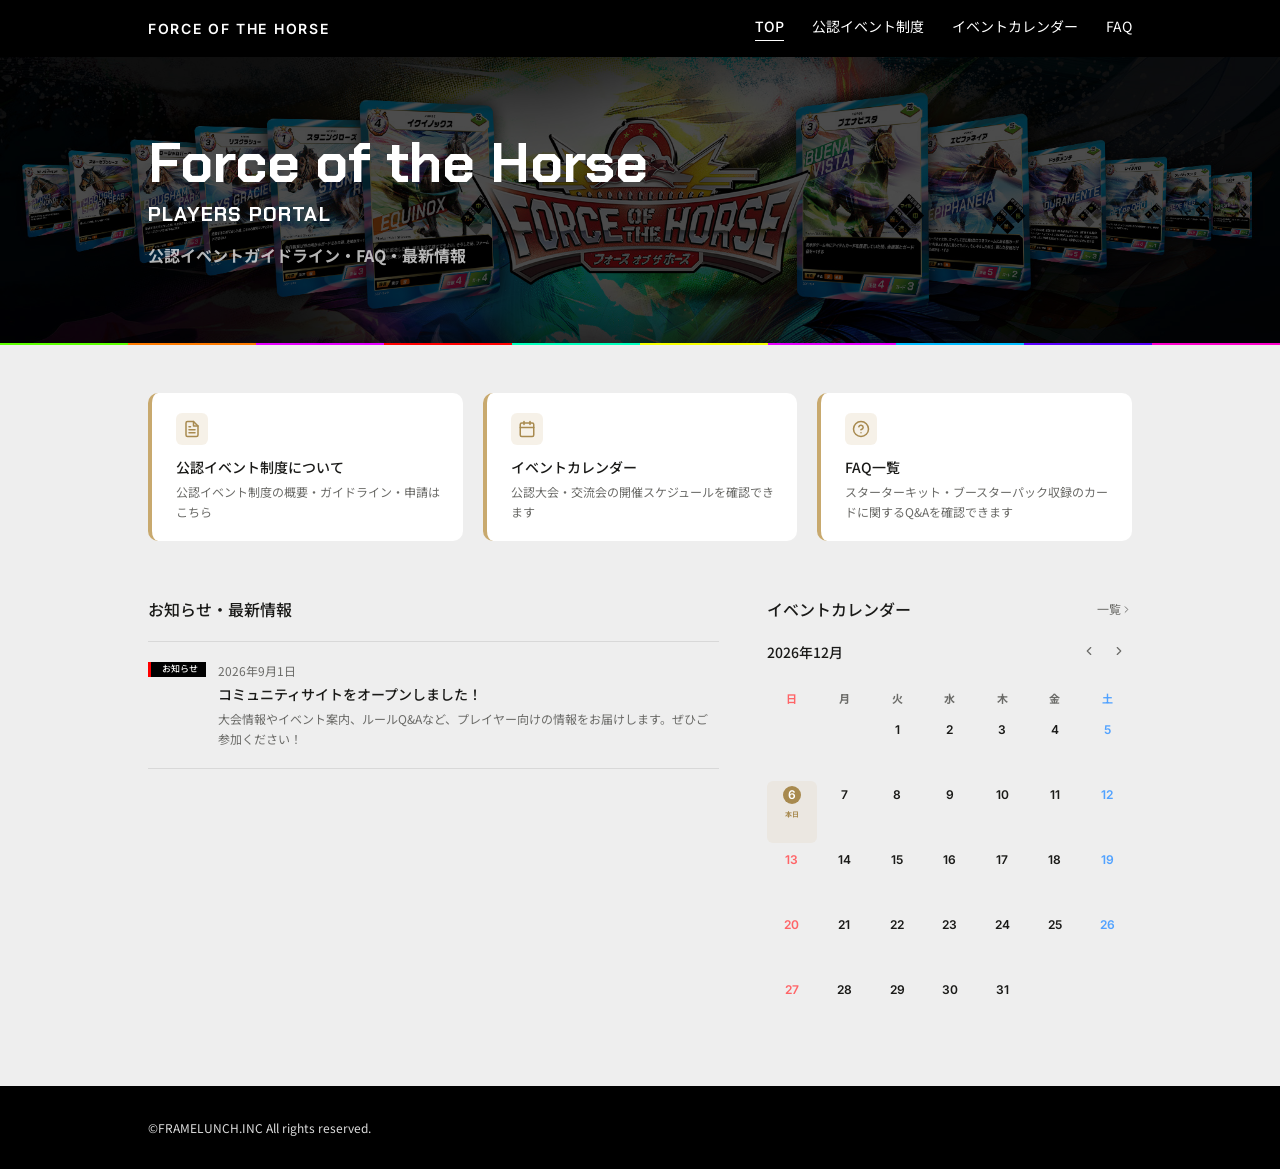
==== commit 118f7ecd: "サイト更新: セキュリティ設定の調整とその他改善 - reCAPTCHA v3設定のコメントを簡素化 - 入力検証のバリデーション機能をクライアント側・サーバー側から削除 - コンテンツモデレーション" ====
--- a/index.html
+++ b/index.html
@@ -3,8 +3,8 @@
 <head>
   <meta charset="UTF-8" />
   <meta name="viewport" content="width=device-width, initial-scale=1.0" />
-  <title>Community site for card game</title>
-  <meta name="description" content="Provides official tournament guidelines, FAQs, and a Q&A platform for Force of the horse card game players to access and share community information." />
+  <title>Force of the Horse コミュニティサイト</title>
+  <meta name="description" content="Force of the Horseの公式コミュニティサイト。公認イベント制度、イベントカレンダー、カードのルールFAQなど、プレイヤー向けの最新情報をお届けします。" />
   <link rel="preconnect" href="https://fonts.googleapis.com
   <link rel="preconnect" href="https://fonts.gstatic.com" crossorigin>
   <link href="https://fonts.googleapis.com/css2?family=Chakra+Petch:wght@600;700&family=Inter:wght@600&family=Noto+Sans+JP:wght@400;500;700&display=swap" rel="stylesheet">
@@ -1745,39 +1745,9 @@
                   <div class="flex items-start gap-3">
                     <span class="mt-0.5 shrink-0 inline-block text-10px font-medium px-3 py-0.5 rounded-sm tag-announcement" style="font-size: 0.5625rem;">お知らせ</span>
                     <div>
-                      <p class="text-xs text-muted-foreground mb-1">2025年6月20日</p>
-                      <h3 class="text-sm font-medium text-foreground mb-1">公認イベントガイドライン v2.1 を公開しました</h3>
-                      <p class="text-xs text-muted-foreground leading-relaxed">参加資格・会場要件・ジャッジ基準を改定しました。大会主催予定の方はご確認ください。</p>
-                    </div>
-                  </div>
-                </div>
-                <div class="py-5 border-b">
-                  <div class="flex items-start gap-3">
-                    <span class="mt-0.5 shrink-0 inline-block text-10px font-medium px-2 py-0.5 rounded-sm tag-event">イベント</span>
-                    <div>
-                      <p class="text-xs text-muted-foreground mb-1">2025年6月10日</p>
-                      <h3 class="text-sm font-medium text-foreground mb-1">全国選手権 2025 エリア予選 — 開催日程を更新</h3>
-                      <p class="text-xs text-muted-foreground leading-relaxed">7月〜9月にかけて全国8都市でエリア予選を実施します。詳細はイベントカレンダーをご覧ください。</p>
-                    </div>
-                  </div>
-                </div>
-                <div class="py-5 border-b">
-                  <div class="flex items-start gap-3">
-                    <span class="mt-0.5 shrink-0 inline-block text-10px font-medium px-2 py-0.5 rounded-sm tag-faq">FAQ</span>
-                    <div>
-                      <p class="text-xs text-muted-foreground mb-1">2025年4月15日</p>
-                      <h3 class="text-sm font-medium text-foreground mb-1">スターターキット FAQ を追加しました</h3>
-                      <p class="text-xs text-muted-foreground leading-relaxed">スターターキット収録カードに関するQ&A 11件を公開しました。</p>
-                    </div>
-                  </div>
-                </div>
-                <div class="py-5 border-b">
-                  <div class="flex items-start gap-3">
-                    <span class="mt-0.5 shrink-0 inline-block text-10px font-medium px-3 py-0.5 rounded-sm tag-announcement" style="font-size: 0.5625rem;">お知らせ</span>
-                    <div>
-                      <p class="text-xs text-muted-foreground mb-1">2025年5月1日</p>
-                      <h3 class="text-sm font-medium text-foreground mb-1">コミュニティサイトをリニューアルしました</h3>
-                      <p class="text-xs text-muted-foreground leading-relaxed">FAQの検索・閲覧機能を改善し、Vol別のページ構成に変更しました。</p>
+                      <p class="text-xs text-muted-foreground mb-1">2026年9月1日</p>
+                      <h3 class="text-sm font-medium text-foreground mb-1">コミュニティサイトをオープンしました！</h3>
+                      <p class="text-xs text-muted-foreground leading-relaxed">大会情報やイベント案内、ルールQ&Aなど、プレイヤー向けの情報をお届けします。ぜひご参加ください！</p>
                     </div>
                   </div>
                 </div>
@@ -2118,7 +2088,6 @@
             <p class="text-xs text-muted-foreground tracking-widest uppercase mb-2">Guidelines</p>
             <h1 class="text-2xl font-semibold text-foreground mb-3">公認イベントガイドライン</h1>
             <p class="text-sm text-muted-foreground">
-              最終更新：2025年6月20日（v2.1）<br />
               Force of the Horse 公認イベントの開催にあたり、主催者・参加者が共有するルールと制度の概要を定めています。
             </p>
           </header>
@@ -2132,14 +2101,6 @@
                 <polyline points="9 18 15 12 9 6"></polyline>
               </svg>
             </button>
-          </div>
-
-          <div class="mt-6 p-5 bg-secondary rounded-lg border">
-            <p class="text-xs text-muted-foreground">
-              ご不明な点があれば、公式Discordの
-              <span class="font-medium text-foreground">#judge-support</span>
-              チャンネル、またはメール（judge@foh-official.example）までお問い合わせください。
-            </p>
           </div>
         </div>
       </div>
@@ -2445,7 +2406,7 @@
       2: "英雄VS豪傑",
       3: "砂の王 降臨",
       4: "GO FASTER",
-      5: "覚醒の蹄",
+      5: "伝説への刻印",
     };
 
     const FAQ_DATA = {
@@ -2491,7 +2452,7 @@
     // スプレッドシート側に本物の承認済みイベントが入ったら、この DEMO_MODE を
     // false に変更してください（script.js側のDEMO_MODEと必ず同時に変更すること）。
     // =====================================================================
-    const DEMO_MODE = true;
+    const DEMO_MODE = false;
 
     // 開催場所（施設名+住所の自由入力）から都道府県名だけを取り出すためのヘルパー。
     // script.js側と同じロジック。見つからない場合は空文字を返す。
@@ -2566,7 +2527,7 @@
         }
       ];
     }
-    const EVENTS = buildDemoEvents();
+    const EVENTS = DEMO_MODE ? buildDemoEvents() : [];
 
     const GUIDELINES = [
       {
@@ -2637,44 +2598,71 @@
               本セクションは公認大会を開催する際の推奨ルールです。実際の運営は主催者の判断に委ねます。参加者は主催者の定めたルールに従ってください。
             </p>
             <div>
-              <h4 class="text-xs font-semibold text-foreground mb-1.5">推奨する基本ルール</h4>
-              <p class="text-sm text-muted-foreground leading-relaxed">
-                勝ち点制（勝利3点・引き分け1点・敗北0点）。スコアシートで記録しながら進行。
-              </p>
-            </div>
-            <div>
               <h4 class="text-xs font-semibold text-foreground mb-2">推奨大会形式</h4>
               <div class="space-y-3">
                 <div class="border-l-2 border-l-2-border pl-4">
-                  <p class="text-xs font-semibold text-foreground mb-1">スイスドロー（6名以上）</p>
-                  <p class="text-sm text-muted-foreground leading-relaxed">勝ち点が近い未対戦者とペアリング。全員が規定回数の試合後に順位決定。</p>
+                  <p class="text-xs font-semibold text-foreground mb-1">スイスドロー＋決勝トーナメント（8名以上推奨）</p>
+                  <p class="text-sm text-muted-foreground leading-relaxed">予選はスイスドローで全員が複数試合を消化し、上位数名（例：上位4〜8名）のみが決勝トーナメント（シングルエリミネーション）に進出。1敗で即敗退にならず参加者の満足度を保ちやすい一方、決勝は勝ち抜き戦で盛り上がる形式。参加人数が多い大会向け。</p>
+                </div>
+              </div>
+            </div>
+            <div>
+              <h4 class="text-xs font-semibold text-foreground mb-2">参加人数の目安（任意）</h4>
+              <p class="text-sm text-muted-foreground leading-relaxed mb-3">上記の形式はあくまで一例です。以下を目安に、主催者の判断で選んでいただいて構いません。</p>
+              <div class="space-y-3">
+                <div class="border-l-2 border-l-2-border pl-4">
+                  <p class="text-xs font-semibold text-foreground mb-1">2〜5人</p>
+                  <p class="text-sm text-muted-foreground leading-relaxed">総当たり、またはシングルエリミネーション</p>
                 </div>
                 <div class="border-l-2 border-l-2-border pl-4">
-                  <p class="text-xs font-semibold text-foreground mb-1">総当たりリーグ（2〜8名）</p>
-                  <p class="text-sm text-muted-foreground leading-relaxed">全員が一度ずつ対戦。勝ち点で順位決定。</p>
+                  <p class="text-xs font-semibold text-foreground mb-1">6〜15人</p>
+                  <p class="text-sm text-muted-foreground leading-relaxed">スイスドロー、またはシングルエリミネーション</p>
+                </div>
+              </div>
+            </div>
+            <div>
+              <h4 class="text-xs font-semibold text-foreground mb-2">デッキ枚数規定</h4>
+              <p class="text-sm text-muted-foreground leading-relaxed mb-3">レース距離により、メインデッキの必要枚数が異なります。</p>
+              <div class="space-y-3">
+                <div class="border-l-2 border-l-2-border pl-4">
+                  <p class="text-xs font-semibold text-foreground mb-1">短距離・マイル・中距離（1200m〜2500m）</p>
+                  <p class="text-sm text-muted-foreground leading-relaxed">60枚</p>
                 </div>
                 <div class="border-l-2 border-l-2-border pl-4">
-                  <p class="text-xs font-semibold text-foreground mb-1">シングルエリミネーション（4名以上）</p>
-                  <p class="text-sm text-muted-foreground leading-relaxed">勝者のみ次戦へ。引き分けは再試合。連続引き分けは共に敗北。</p>
+                  <p class="text-xs font-semibold text-foreground mb-1">長距離（2600m以上）</p>
+                  <p class="text-sm text-muted-foreground leading-relaxed">80枚</p>
                 </div>
               </div>
             </div>
             <div>
-              <h4 class="text-xs font-semibold text-foreground mb-2">サブルール（任意選択）</h4>
-              <div class="space-y-3">
-                <div class="border-l-2 border-l-2-border pl-4">
-                  <p class="text-xs font-semibold text-foreground mb-1">3本勝負制</p>
-                  <p class="text-sm text-muted-foreground leading-relaxed">最大3戦で勝ち点集計。2勝終了か3戦必行かを要項に明記。</p>
-                </div>
-                <div class="border-l-2 border-l-2-border pl-4">
-                  <p class="text-xs font-semibold text-foreground mb-1">ドラフト戦</p>
-                  <p class="text-sm text-muted-foreground leading-relaxed">1人20枚配布→7枚から1枚ピック→左隣に渡す形式でデッキ構築。</p>
-                </div>
-                <div class="border-l-2 border-l-2-border pl-4">
-                  <p class="text-xs font-semibold text-foreground mb-1">シールド戦</p>
-                  <p class="text-sm text-muted-foreground leading-relaxed">1人4〜6パックを会場で一斉開封しデッキ構築。同名カード枚数制限なし可。</p>
-                </div>
-              </div>
+              <h4 class="text-xs font-semibold text-foreground mb-1.5">同一カード制限枚数</h4>
+              <p class="text-sm text-muted-foreground leading-relaxed">
+                同名カードは1つのデッキにつき3枚まで採用できます。
+              </p>
+            </div>
+            <div>
+              <h4 class="text-xs font-semibold text-foreground mb-1.5">先攻・後攻の決定方法</h4>
+              <p class="text-sm text-muted-foreground leading-relaxed">
+                じゃんけん・ダイス・コインなど、対戦者双方が合意した方法で決定してください。
+              </p>
+            </div>
+            <div>
+              <h4 class="text-xs font-semibold text-foreground mb-1.5">1試合の制限時間</h4>
+              <p class="text-sm text-muted-foreground leading-relaxed">
+                1試合40分＋延長3ターンを目安とします。延長ターン終了時点で決着がついていない場合の扱いは、主催者が事前に要項へ明記してください。
+              </p>
+            </div>
+            <div>
+              <h4 class="text-xs font-semibold text-foreground mb-1.5">遅刻・不戦敗（バイ）の扱い</h4>
+              <p class="text-sm text-muted-foreground leading-relaxed">
+                試合開始から10分以内に対戦卓に着かない場合は、不戦敗として扱います。
+              </p>
+            </div>
+            <div>
+              <h4 class="text-xs font-semibold text-foreground mb-1.5">禁止・制限カードについて</h4>
+              <p class="text-sm text-muted-foreground leading-relaxed">
+                現時点では禁止・制限カードの指定はありません。今後、カードプールの拡大に伴い設定される場合があります。設定された場合は本ページで告知します。
+              </p>
             </div>
           </div>
         `
@@ -2921,16 +2909,27 @@
       if (!evs.length) return;
 
       dayPopupDateEl.textContent = `${year}年${month}月${day}日`;
-      dayPopupListEl.innerHTML = evs.map(ev => {
+      dayPopupListEl.innerHTML = evs.map((ev, i) => {
         const cls = getEventTypeClass(ev.type).replace('event-tag ', '');
         return `
-          <div class="day-popup-card">
+          <button type="button" class="day-popup-card" data-index="${i}">
             <span class="event-tag-pill ${cls}">${ev.type}</span>
             <span class="dp-title">${ev.title}</span>
             <span class="dp-row">📍 ${ev.location || ''}</span>
             <span class="dp-row">🕒 ${ev.time || ''}</span>
-          </div>`;
+          </button>`;
       }).join('');
+
+      // カードをクリックしたら、event-calendar-page.html側の「その日のポップアップ」を
+      // 経由せず、該当イベントのアコーディオン項目が開いた状態のページへ直接遷移させる。
+      // （日付だけでなくイベント名(n)も渡すことで、同じ日に複数件あっても該当項目を特定できる）
+      dayPopupListEl.querySelectorAll('.day-popup-card').forEach(card => {
+        card.addEventListener('click', () => {
+          const ev = evs[Number(card.dataset.index)];
+          const name = encodeURIComponent(escapeHtmlTop(ev.title));
+          window.location.href = `event-calendar-page.html?y=${year}&m=${month}&d=${day}&n=${name}`;
+        });
+      });
 
       dayPopupOverlay.classList.add('open');
     }
@@ -3504,7 +3503,35 @@
 
     // このindex.htmlはscript.jsを読み込んでいない完全に独立したファイルなので、
     // 実データ取得も専用に用意する（他ページのscript.jsのfetchPublicDataと処理内容は同じ）。
-    const GAS_WEB_APP_URL_FOR_TOP_PAGE = 'https://script.google.com/macros/s/AKfycbxa6-eG29iGiITzdjtJZ8rn-slapCmFZz-7EVvcgLadhe69zMkDjVqey0Zzh33IvFPi/exec';
+    const GAS_WEB_APP_URL_FOR_TOP_PAGE = 'https://script.google.com/macros/s/AKfycbxMl0EVZDiYByaBy3RQcR01GO7Z7Kw4xOnv6KKqDNy800aRdJyJ8CmblubWR3I8T0M/exec';
+
+    // FAQ/お知らせ/イベントデータのブラウザ内キャッシュ（sessionStorage）。
+    // event-calendar-page.html等（script.js）と同じキー・同じ有効期限で読み書きするので、
+    // ページをまたいで移動してもキャッシュが効き、毎回数秒待たされずに済む。
+    // スプレッドシートを更新した直後はこの秒数だけ反映が遅れうる点に注意。
+    const PUBLIC_DATA_CACHE_KEY = 'foth_public_data_cache_v1';
+    const PUBLIC_DATA_CACHE_MS = 60 * 1000; // 60秒
+
+    function getCachedPublicDataTop() {
+      try {
+        const raw = sessionStorage.getItem(PUBLIC_DATA_CACHE_KEY);
+        if (!raw) return null;
+        const parsed = JSON.parse(raw);
+        if (!parsed || typeof parsed.savedAt !== 'number') return null;
+        if (Date.now() - parsed.savedAt > PUBLIC_DATA_CACHE_MS) return null;
+        return parsed.data;
+      } catch (err) {
+        return null;
+      }
+    }
+
+    function setCachedPublicDataTop(data) {
+      try {
+        sessionStorage.setItem(PUBLIC_DATA_CACHE_KEY, JSON.stringify({ savedAt: Date.now(), data }));
+      } catch (err) {
+        // プライベートモード等でsessionStorageが使えない場合は諦めて無視
+      }
+    }
 
     function escapeHtmlTop(str) {
       return String(str === undefined || str === null ? '' : str)
@@ -3538,16 +3565,16 @@
     }
 
     // ミニカレンダーの予定を実データに差し替える。EVENTSはconstだが中身の書き換え(mutate)は可能。
-    // 承認済みイベントが1件も無い場合は、既存の自動生成ダミー予定をそのまま使う（空白にしない）。
+    // 承認済みイベントが0件の場合も、event-calendar-page.html側（script.js）と表示を揃えるため
+    // そのまま空にする（以前はここで早期returnしてダミー予定を残していたが、本番運用に合わせて廃止）。
     function replaceEventsWithReal(list) {
-      if (!list || list.length === 0) return;
       EVENTS.length = 0;
       // Code.gs（getApprovedEvents/mapEventCategory）側ですでに「公式大会／公認イベント／
       // ショップイベント」の3区分に変換済みなので、ここでは値をそのまま使う。
       // （以前はここで「公認大会」という生の値を再チェックしていたが、APIから返る時点で
       // すでに「公式大会」に変換済みのため一致せず、公式大会イベントが誤って
       // 「公認イベント」表示になってしまっていた）
-      list.forEach(e => EVENTS.push({
+      (list || []).forEach(e => EVENTS.push({
         date: e.date,
         title: e.title,
         location: e.location,
@@ -3560,27 +3587,55 @@
       }));
     }
 
-    function fetchTopPageData() {
+    function fetchTopPageDataOnce(timeoutMs) {
       if (!GAS_WEB_APP_URL_FOR_TOP_PAGE) return Promise.resolve(null);
-      return fetch(`${GAS_WEB_APP_URL_FOR_TOP_PAGE}?action=all`)
+      const controller = new AbortController();
+      const timer = setTimeout(() => controller.abort(), timeoutMs);
+      return fetch(`${GAS_WEB_APP_URL_FOR_TOP_PAGE}?action=all`, { signal: controller.signal })
         .then(res => res.json())
         .then(json => (json && json.ok) ? json : null)
-        .catch(() => null);
-    }
+        .catch(err => {
+          console.warn('[お知らせ/イベント取得] 失敗しました:', err);
+          return null;
+        })
+        .finally(() => clearTimeout(timer));
+    }
+
+    // 1回目が失敗・タイムアウトした場合、少し待ってからもう1回だけ再試行する。
+    // Apps Scriptのウェブアプリは初回アクセス時などに応答が遅くなることがあるため、
+    // 1回失敗しただけで諦めず、ダミー表示に戻る前にもう一度チャンスを与える。
+    function fetchTopPageData() {
+      // 同じセッション内で少し前に取得済みならそれをそのまま使い、通信を省略する
+      const cached = getCachedPublicDataTop();
+      if (cached) return Promise.resolve(cached);
+
+      return fetchTopPageDataOnce(5000).then(data => {
+        if (data) return data;
+        return new Promise(resolve => setTimeout(resolve, 800))
+          .then(() => fetchTopPageDataOnce(8000));
+      }).then(data => {
+        if (data) setCachedPublicDataTop(data);
+        return data;
+      });
+    }
+
+    // 読み込み直後（DOMContentLoadedを待たず）にリクエストを開始しておくことで、
+    // HTMLの解析・描画とネットワーク待ち時間を重ねる（event-calendar-page.html側と同じ工夫）。
+    const topPageDataPromise = fetchTopPageData();
 
     // Initialize
     document.addEventListener('DOMContentLoaded', () => {
-      renderMiniCalendar(); // まずダミー予定で即描画（読み込み待ちで空白にしない）
+      renderMiniCalendar(); // DEMO_MODE中はダミー予定、本番時は空の状態でまず即描画（読み込み待ちで固まらない）
       renderMiniMonthEvents();
       renderQuestionForm('question-form-index');
 
-      fetchTopPageData().then(data => {
-        if (!data) return;
-        renderRealAnnouncements(data.announcements);
+      topPageDataPromise.then(data => {
+        renderRealAnnouncements(data ? data.announcements : []);
         // DEMO_MODEがtrueの間は、script.js側（event-calendar-page.html）と表示を
-        // 揃えるため実データでの上書きを行わない。falseにしたら実データに切り替わる。
+        // 揃えるため実データでの上書きを行わない。falseの場合は、取得できた実データ
+        // （承認済みイベントが0件なら空配列）で必ず上書きする（フェッチ失敗時も同様に空にする）。
         if (!DEMO_MODE) {
-          replaceEventsWithReal(data.events);
+          replaceEventsWithReal(data ? data.events : []);
           renderMiniCalendar(); // 実データが揃ったら再描画
           renderMiniMonthEvents();
         }
